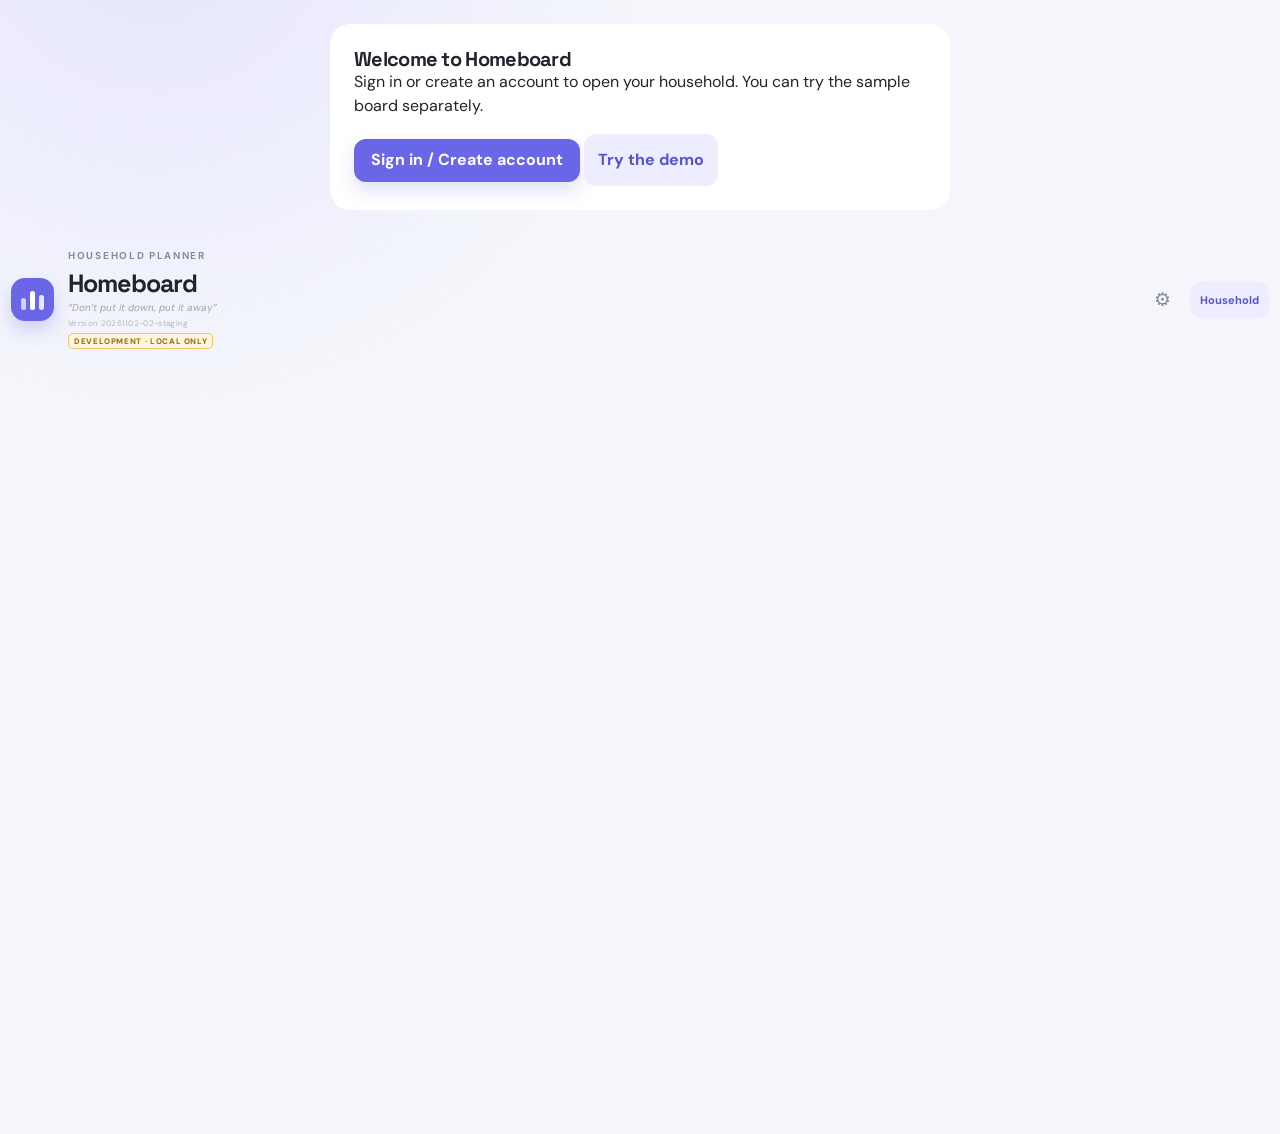
==== dev/index.html @ 33e12e1a "Restore small curry and monkey task decorations" ====
<!doctype html>
<html lang="en">
  <head>
    <meta charset="UTF-8" />
    <meta name="viewport" content="width=device-width, initial-scale=1, viewport-fit=cover" />
    <meta name="theme-color" content="#f4f6fb" />
    <meta name="description" content="A calm household planner for the wall tablet." />
    <link rel="manifest" href="manifest.webmanifest" />
    <link rel="apple-touch-icon" href="assets/homeboard-icon-180.png" />
    <link rel="stylesheet" href="styles.css?v=20261102-02-staging" />
    <title>Homeboard · Household planner</title>
  </head>
  <body>
    <section id="accountGate" class="account-gate" hidden aria-live="polite"></section>
    <p id="accessBanner" class="access-banner" hidden aria-live="polite"></p>
    <div id="notificationBanner" class="access-banner" hidden role="status"><span id="notificationMessage"></span> <button id="dismissNotification" type="button" class="subtle-button">Dismiss</button></div>
    <p id="demoBanner" class="access-banner" hidden>Demo board · Changes stay on this device. <a href="./">Sign in or create your household</a></p>
    <div class="app-shell">
      <header class="topbar">
        <div class="brand-lockup">
          <div class="brand-mark" aria-hidden="true"><span></span><span></span><span></span></div>
          <div>
            <p class="eyebrow">HOUSEHOLD PLANNER</p>
            <h1>Homeboard</h1>
            <p class="cleaning-motto">“Don’t put it down, put it away”</p>
            <p class="app-version">Version 20261102-02-staging</p>
            <span class="environment-badge" id="environmentBadge" hidden>DEVELOPMENT · LOCAL ONLY</span>
          </div>
        </div>

        <section class="any-day-board" id="anyDayBoard" aria-label="Tasks without a fixed day" hidden></section>

        <div class="topbar-actions">
          <button class="icon-button" id="settingsButton" type="button" aria-label="Open settings" title="Settings">⚙</button>
          <button class="secondary-button household-topbar-button" id="householdButton" type="button" hidden>Household</button>
          <button class="secondary-button overview-button" id="taskOverviewButton" type="button"><span aria-hidden="true">☷</span> Task overview</button>
          <!-- Keep the original id as a compatibility bridge for an older cached iPad script. -->
          <button class="primary-button" id="addTaskButton" type="button"><span aria-hidden="true">＋</span> Add event</button>
        </div>
      </header>

      <main class="dashboard-grid">
        <section class="planner-card card-surface" aria-labelledby="weekHeading">
          <div class="planner-toolbar">
            <div>
              <p class="eyebrow">YOUR WEEK</p>
              <div class="week-title-row">
                <button class="round-button" id="previousWeekButton" type="button" aria-label="Previous week">‹</button>
                <h2 id="weekHeading">This week</h2>
                <button class="round-button" id="nextWeekButton" type="button" aria-label="Next week">›</button>
              </div>
              <p class="muted" id="weekRange"></p>
            </div>
            <img class="week-banner" src="assets/homeboard-banner.png" alt="" aria-hidden="true" />
            <button class="text-button" id="todayButton" type="button">Jump to today</button>
          </div>

          <div class="week-summary" id="weekSummary" aria-live="polite"></div>
          <div id="weekGrid" aria-live="polite"></div>
          <section id="missedWeekHistory" class="missed-week-history" hidden aria-label="Missed recurring tasks without a fixed day"></section>
          <section class="completed-any-day-board" id="completedAnyDayBoard" aria-label="Completed flexible tasks"></section>
        </section>

        <aside class="side-stack" aria-label="Household lists">
          <div class="side-list-scroll">
            <section class="list-card card-surface todo-card" aria-labelledby="todoHeading">
            <div class="list-card-heading">
              <div>
                <p class="eyebrow">SMALL WINS</p>
                <h2 id="todoHeading">To-do list</h2>
              </div>
              <span class="count-pill" id="todoCount">0</span>
            </div>
            <form class="quick-add" id="todoForm">
              <label class="sr-only" for="todoInput">Add a to-do</label>
              <input id="todoInput" type="text" placeholder="Add something small…" autocomplete="off" maxlength="120" />
              <button class="add-list-button" type="submit" aria-label="Add to-do">＋</button>
            </form>
            <div class="list-items" id="todoList"></div>
            <div class="list-card-footer">
              <button class="subtle-button" id="clearTodosButton" type="button">Clear completed</button>
            </div>
            </section>

            <section class="list-card card-surface grocery-card" aria-labelledby="groceryHeading">
            <div class="list-card-heading">
              <div>
                <p class="eyebrow">NEXT SHOP</p>
                <h2 id="groceryHeading">Grocery list</h2>
              </div>
              <span class="count-pill green" id="groceryCount">0</span>
            </div>
            <form class="quick-add" id="groceryForm">
              <label class="sr-only" for="groceryInput">Add groceries</label>
              <input id="groceryInput" type="text" placeholder="Add groceries…" autocomplete="off" maxlength="120" />
              <button class="add-list-button green-button" type="submit" aria-label="Add grocery">＋</button>
            </form>
            <div class="list-items" id="groceryList"></div>
            <div class="list-card-footer">
              <button class="subtle-button" id="clearGroceriesButton" type="button">Clear completed</button>
            </div>
            </section>
          </div>

          <div class="save-status" id="saveStatus"><span class="status-dot"></span> Saved on this tablet</div>
        </aside>
      </main>
    </div>

    <dialog class="task-dialog" id="taskDialog" aria-labelledby="dialogTitle">
      <form id="taskForm" class="task-form">
        <div class="dialog-heading">
          <div>
            <p class="eyebrow">PLAN AHEAD</p>
            <h2 id="dialogTitle">Add an event</h2>
          </div>
          <button class="close-button" id="closeDialogButton" type="button" aria-label="Close">×</button>
        </div>

        <label class="field-label" for="taskTitle">What is happening?</label>
        <input class="large-input" id="taskTitle" name="title" type="text" placeholder="e.g. Put the garbage outside" required maxlength="120" autocomplete="off" aria-describedby="taskPrivacyHint" />
        <p class="entry-privacy-hint" id="taskPrivacyHint">Do not enter payment-card details, passwords, government identification numbers, medical records, or other highly sensitive information.</p>

        <div class="form-row">
          <div class="field-group">
            <label class="field-label" for="taskDate">Date</label>
            <input class="large-input" id="taskDate" name="date" type="date" required />
            <label class="any-day-toggle" for="taskAnyDay">
              <input id="taskAnyDay" name="anyDay" type="checkbox" />
              <span>No fixed day</span>
            </label>
            <div class="recurrence-start-group" id="recurrenceStartGroup" hidden>
              <label class="field-label" for="taskStartWeek">Start week <span class="optional">for recurring tasks</span></label>
              <input class="large-input" id="taskStartWeek" type="date" />
              <p class="field-hint" id="recurrenceStartHint">This is the first week in which the task can appear.</p>
            </div>
          </div>
          <div class="field-group">
            <label class="field-label" for="eventStart">Start time <span class="optional">optional</span></label>
            <div class="time-input-wrap">
              <input class="large-input" id="eventStart" name="startTime" type="time" />
              <button class="time-clear" id="clearEventStartButton" type="button" aria-label="Clear start time" title="Clear start time" hidden>×</button>
            </div>
          </div>
          <div class="field-group">
            <label class="field-label" for="eventEnd">End time <span class="optional">optional</span></label>
            <div class="time-input-wrap">
              <input class="large-input" id="eventEnd" name="endTime" type="time" />
              <button class="time-clear" id="clearEventEndButton" type="button" aria-label="Clear end time" title="Clear end time" hidden>×</button>
            </div>
          </div>
          <!-- Hidden compatibility field for a previously cached app version. -->
          <input id="taskTime" name="time" type="hidden" value="" />
        </div>

        <div class="form-row">
          <div class="field-group">
            <label class="field-label" for="taskAssignee">Who?</label>
            <select class="large-input" id="taskAssignee" name="assignee">
              <option value="both">Both of us</option>
              <option value="me">Person 1</option>
              <option value="partner">Person 2</option>
            </select>
          </div>
          <div class="field-group">
            <label class="field-label" for="taskType">Type</label>
            <select class="large-input" id="taskType" name="kind">
              <option value="event">Event</option>
              <option value="task">Task</option>
              <option value="wellness">Health &amp; wellness</option>
              <option value="expiry">Use-by reminder</option>
            </select>
          </div>
        </div>

        <label class="field-label" for="taskRepeat">Repeat</label>
        <select class="large-input" id="taskRepeat" name="recurrence">
          <option value="none">Does not repeat</option>
          <option value="weekly">Every week</option>
          <option value="biweekly">Every 2 weeks</option>
          <option value="fourweekly">Every 4 weeks</option>
          <option value="monthly">Every calendar month</option>
          <option value="quarterly">Every 3 months</option>
        </select>

        <label class="any-day-toggle"><input id="taskRotate" type="checkbox" /> Take turns between household members</label>
        <label class="field-label" for="taskCompletedOn">Last completed on <span class="optional">optional · sets the next due date</span></label>
        <input id="taskCompletedOn" class="large-input" type="date" />
        <label class="any-day-toggle"><input id="notifyHousehold" type="checkbox" /> Email the other members about this change</label>
        <p class="field-hint">Shares the title and the old and new values of changed dates, times, assignment and repeat settings with the other verified household members. Notes and descriptions are not emailed. Sent when you save changes.</p>
        <label class="field-label" for="taskReminder">Email reminder <span class="optional">when notifications are connected</span></label>
        <select class="large-input" id="taskReminder" name="reminder">
          <option value="day-before">The day before</option>
          <option value="none">No email reminder</option>
        </select>

        <div class="dialog-actions">
          <button class="danger-button" id="deleteEventButton" type="button" hidden>Delete event</button>
          <button class="complete-button" id="completeEventButton" type="button" hidden>✓ Done</button>
          <button class="secondary-button" id="cancelDialogButton" type="button">Cancel</button>
          <button class="primary-button" id="saveEventButton" type="submit">Save event</button>
        </div>
      </form>
    </dialog>

    <dialog class="day-settings-dialog" id="daySettingsDialog" aria-labelledby="daySettingsTitle">
      <form class="task-form" id="daySettingsForm">
        <div class="dialog-heading">
          <div>
            <p class="eyebrow">DAY STYLE</p>
            <h2 id="daySettingsTitle">Customize day</h2>
          </div>
          <button class="close-button" id="closeDaySettingsButton" type="button" aria-label="Close">×</button>
        </div>
        <p class="settings-copy">Add a small label, choose a gentle preset tint, and optionally limit the tint to certain hours.</p>
        <label class="field-label" for="daySettingLabel">Label <span class="optional">optional</span></label>
        <input class="large-input" id="daySettingLabel" type="text" maxlength="40" placeholder="e.g. Date night" autocomplete="off" aria-describedby="dayLabelPrivacyHint" />
        <p class="entry-privacy-hint" id="dayLabelPrivacyHint">Do not enter payment-card details, passwords, government identification numbers, medical records, or other highly sensitive information.</p>
        <label class="field-label">Background color</label>
        <div class="day-color-palette" id="daySettingPalette" role="radiogroup" aria-label="Background color presets">
          <button class="day-color-option" type="button" data-color="" role="radio" aria-checked="false" title="No tint"><span class="day-color-swatch no-tint" aria-hidden="true"></span><span>No tint</span></button>
          <button class="day-color-option" type="button" data-color="#aaa8f0" role="radio" aria-checked="false" title="Lavender"><span class="day-color-swatch" style="--swatch:#aaa8f0" aria-hidden="true"></span><span>Lavender</span></button>
          <button class="day-color-option" type="button" data-color="#a9ccee" role="radio" aria-checked="false" title="Sky"><span class="day-color-swatch" style="--swatch:#a9ccee" aria-hidden="true"></span><span>Sky</span></button>
          <button class="day-color-option" type="button" data-color="#9bdcc4" role="radio" aria-checked="false" title="Mint"><span class="day-color-swatch" style="--swatch:#9bdcc4" aria-hidden="true"></span><span>Mint</span></button>
          <button class="day-color-option" type="button" data-color="#f3c99f" role="radio" aria-checked="false" title="Peach"><span class="day-color-swatch" style="--swatch:#f3c99f" aria-hidden="true"></span><span>Peach</span></button>
          <button class="day-color-option" type="button" data-color="#f1da8a" role="radio" aria-checked="false" title="Butter"><span class="day-color-swatch" style="--swatch:#f1da8a" aria-hidden="true"></span><span>Butter</span></button>
          <button class="day-color-option" type="button" data-color="#eab6cc" role="radio" aria-checked="false" title="Rose"><span class="day-color-swatch" style="--swatch:#eab6cc" aria-hidden="true"></span><span>Rose</span></button>
        </div>
        <input id="daySettingColor" type="hidden" value="" />
        <label class="field-label">Tint hours <span class="optional">optional · all day by default</span></label>
        <div class="form-row day-style-hours">
          <div>
            <label class="field-label" for="daySettingStart">From</label>
            <select class="large-input" id="daySettingStart" aria-label="Tint starts at"></select>
          </div>
          <div>
            <label class="field-label" for="daySettingEnd">Until</label>
            <select class="large-input" id="daySettingEnd" aria-label="Tint ends at"></select>
          </div>
        </div>
        <div class="dialog-actions">
          <button class="subtle-button" id="clearDaySettingButton" type="button">Clear style</button>
          <button class="secondary-button" id="closeDaySettingsButtonAlt" type="button">Cancel</button>
          <button class="primary-button" type="submit">Save style</button>
        </div>
      </form>
    </dialog>

    <dialog class="task-overview-dialog" id="taskOverviewDialog" aria-labelledby="taskOverviewTitle">
      <div class="task-overview-shell">
        <div class="dialog-heading">
          <div>
            <p class="eyebrow">HOUSEHOLD RHYTHM</p>
            <h2 id="taskOverviewTitle">Task overview</h2>
          </div>
          <button class="close-button" id="closeTaskOverviewButton" type="button" aria-label="Close">×</button>
        </div>
        <p class="settings-copy">Recurring household tasks at a glance. Click any row to edit it.</p>
        <button type="button" class="secondary-button" id="taskHistoryButton">Task history</button>
        <div id="taskHistoryList" hidden></div>
        <div class="task-overview-summary" id="taskOverviewSummary"></div>
        <div class="task-overview-list" id="taskOverviewList"></div>
        <div class="dialog-actions">
          <button class="secondary-button" id="closeTaskOverviewButtonAlt" type="button">Close</button>
        </div>
      </div>
    </dialog>

    <dialog class="settings-dialog" id="settingsDialog" aria-labelledby="settingsTitle">
      <form class="task-form" id="settingsForm">
        <div class="dialog-heading">
          <div>
            <p class="eyebrow">HOUSEHOLD</p>
            <h2 id="settingsTitle">Settings</h2>
          </div>
          <button class="close-button" id="closeSettingsButton" type="button" aria-label="Close">×</button>
        </div>
        <p class="settings-copy">Your planner is always saved on this device. Sign in to your Homeboard account to share it securely across devices.</p>
        <div class="settings-actions">
          <button class="secondary-button" id="exportButton" type="button">Download backup</button>
          <label class="secondary-button file-button" for="importInput">Restore backup<input id="importInput" type="file" accept="application/json" /></label>
        </div>
        <div id="customerSettings"></div>
        <div class="sync-section">
          <p class="eyebrow">HOMEBOARD ACCOUNT</p>
          <p class="sync-copy" id="syncCopy">Use the same Homeboard login on both devices. The first time you open Homeboard from the iPad Home Screen, sign in there once as well; Homeboard remembers the connection on this device. Your laptop does not need to stay on.</p>
          <div class="sync-config-fields" id="syncConfigFields" hidden>
            <p class="field-hint">Developer setup only. Customers never need to enter a project URL or API key.</p>
            <label class="field-label" for="syncProjectUrl">Supabase project URL</label>
            <input class="large-input" id="syncProjectUrl" type="url" placeholder="https://your-project.supabase.co" autocomplete="off" />
            <label class="field-label" for="syncPublishableKey">Supabase publishable key</label>
            <input class="large-input" id="syncPublishableKey" type="text" placeholder="sb_publishable_…" autocomplete="off" />
            <button class="secondary-button sync-wide-button" id="saveSyncConfigButton" type="button">Save connection</button>
            <div class="sync-divider"></div>
          </div>
          <div id="signedOutAccountPanel">
          <label class="field-label" for="syncEmail">Homeboard email</label>
          <input class="large-input" id="syncEmail" type="email" placeholder="you@example.com" autocomplete="username" />
          <label class="field-label" for="syncPassword">Password</label>
          <input class="large-input" id="syncPassword" type="password" placeholder="At least 8 characters" autocomplete="current-password" />
          <button class="subtle-button" id="forgotPasswordButton" type="button">Forgot password?</button>
          <div class="signup-acknowledgement-panel" id="signupAcknowledgementPanel">
            <p class="field-label" id="signupAcknowledgementHeading">Before creating an account</p>
            <div class="signup-acknowledgement">
              <input id="signupAcknowledgement" type="checkbox" aria-required="true" aria-labelledby="signupAcknowledgementText" aria-describedby="signupAcknowledgementHint syncStatus" />
              <div>
                <label id="signupAcknowledgementText" for="signupAcknowledgement">By creating a Homeboard account, I confirm that I have read and agree to the Terms of Use and acknowledge the Privacy Notice. I understand that Homeboard is a household planner and that I must not enter payment-card details, passwords, medical records, or other highly sensitive information.</label>
                <p class="privacy-links"><a href="privacy.html#terms-of-use" target="_blank" rel="noopener">Terms of Use</a> · <a href="privacy.html#privacy-notice" target="_blank" rel="noopener">Privacy Notice</a></p>
              </div>
            </div>
            <p class="privacy-hint" id="signupAcknowledgementHint">Required for a new account. Links open in a new tab. Draft wording, pending legal review.</p>
          </div>
          <div class="settings-actions">
            <button class="primary-button" id="syncSignInButton" type="button">Sign in</button>
            <button class="secondary-button" id="syncSignUpButton" type="button">Create account</button>
          </div>
          <button class="subtle-button" id="resendConfirmationButton" type="button">Resend confirmation email</button>
          <p class="field-hint">Account confirmation arrives in a separate email from your household invitation or access pass.</p>
          </div>
          <div id="signedInAccountPanel" hidden>
            <p class="field-label">Signed in as</p>
            <p class="signed-in-email" id="signedInEmail"></p>
            <div class="settings-actions">
              <button class="secondary-button" id="syncNowButton" type="button">Sync now</button>
              <button class="primary-button" id="syncSignOutButton" type="button">Log out</button>
            </div>
          </div>
          <p class="sync-status" id="syncStatus" aria-live="polite">Cloud sync is not connected.</p>
        </div>
        <section class="household-section" id="householdSection" hidden aria-labelledby="householdSectionTitle">
          <p class="eyebrow">HOUSEHOLD ACCOUNT</p>
          <h3 id="householdSectionTitle">Household account</h3>
          <p class="sync-copy">Create a household for your shared planner or accept a partner invitation.</p>
          <p class="sync-status" id="householdAuthStatus" aria-live="polite">Sign in above to continue.</p>

          <div id="householdWorkspace" hidden>
            <label class="field-label" for="householdSelect">Your household</label>
            <select class="large-input" id="householdSelect" aria-label="Choose household"></select>

            <div class="household-members-panel" id="householdMembersPanel">
              <p class="field-label">Members</p>
              <div class="household-member-list" id="householdMemberList"></div>
            </div>

            <div class="household-rename-panel" id="householdRenamePanel" hidden>
              <p class="field-label">Household name</p>
              <div class="household-create-row">
                <input class="large-input" id="householdRenameInput" type="text" maxlength="120" autocomplete="off" />
                <button class="secondary-button" id="renameHouseholdButton" type="button">Save name</button>
              </div>
            </div>

            <div class="household-create-row">
              <input class="large-input" id="householdNameInput" type="text" maxlength="120" placeholder="e.g. Alex &amp; Taylor" autocomplete="off" aria-label="New household name" />
            </div>
            <p class="field-hint" id="firstHouseholdExamplesHint" hidden>Your first household starts with two example tasks you can edit or delete: one flexible weekly task and one task in the calendar.</p>
            <label class="field-label" for="newHouseholdPeople">Who lives in your new household?</label>
            <textarea class="large-input" id="newHouseholdPeople" rows="2" maxlength="720" placeholder="Alex&#10;Taylor"></textarea>
            <p class="field-hint">One name per line. You can add or change names later in People in this household.</p>
            <button class="secondary-button" id="createHouseholdButton" type="button">Create household</button>

            <div class="household-invite-panel" id="householdInvitePanel" hidden>
              <p class="field-label">Invite your partner</p>
              <div class="household-create-row">
                <input class="large-input" id="inviteEmailInput" type="email" placeholder="partner@example.com" autocomplete="email" />
                <button class="primary-button" id="createInvitationButton" type="button">Create invite</button>
              </div>
              <p class="field-hint">Copy and send the link to your partner. It expires after 7 days and works once, with their verified email. Renewing a link makes the old link stop working.</p>
              <label class="any-day-toggle"><input id="emailInvitation" type="checkbox" checked /> Email the invitation automatically</label>
              <div class="invitation-link-box" id="invitationLinkBox" hidden>
                <label class="field-label" for="invitationLinkInput">Copy this secure link</label>
                <p class="field-hint" id="invitationLinkRecipient"></p>
                <div class="household-create-row">
                  <input class="large-input" id="invitationLinkInput" type="text" readonly />
                  <button class="secondary-button" id="copyInvitationButton" type="button">Copy</button>
                </div>
              </div>
              <div class="invitation-list" id="invitationList" aria-live="polite"></div>
            </div>

            <div class="household-accept-panel">
              <p class="field-label">Have an invitation?</p>
              <div class="household-create-row">
                <input class="large-input" id="inviteTokenInput" type="text" placeholder="Paste invitation link or code" autocomplete="off" />
                <button class="secondary-button" id="acceptInvitationButton" type="button">Join</button>
              </div>
              <p class="field-hint">You must be signed in with the verified email address that received the invitation.</p>
            </div>
            <details class="account-section" id="householdOptions" hidden>
              <summary>Household options</summary>
              <div class="account-options-content">
                <p class="settings-copy">Only the owner can delete this household. Its shared planner will be removed for everyone.</p>
                <button class="danger-button" id="deleteHouseholdButton" type="button">Delete household…</button>
              </div>
            </details>
          </div>
          <p class="sync-status" id="householdStatus" aria-live="polite"></p>
        </section>
        <section class="platform-admin-section" id="platformAdminSection" hidden aria-labelledby="platformAdminTitle">
          <p class="eyebrow">PLATFORM ADMIN</p>
          <h3 id="platformAdminTitle">Household administration</h3>
          <p class="sync-copy">This protected area is for system administration. Deleting a household permanently removes its members, invitations, and shared planner.</p>
          <div class="platform-admin-list" id="platformAdminList"></div>
          <p class="sync-status" id="platformAdminStatus" aria-live="polite"></p>
        </section>
        <section class="privacy-section" aria-labelledby="privacySectionTitle">
          <p class="eyebrow">PRIVACY &amp; USE</p>
          <h3 id="privacySectionTitle">Keep household information safe</h3>
          <p>Enter information only when you are permitted to store it and share it with your household members. Do not enter payment-card details, passwords, government identification numbers, medical records, or other highly sensitive information. Homeboard is not designed to store or protect those types of information.</p>
          <p>You are responsible for what you enter, permission to share it, and keeping your account credentials secure. These responsibilities do not remove Homeboard’s own obligations under applicable privacy and security laws.</p>
          <p class="privacy-links"><a href="privacy.html#acceptable-use" target="_blank" rel="noopener">Acceptable use</a> · <a href="privacy.html#terms-of-use" target="_blank" rel="noopener">Terms of Use</a> · <a href="privacy.html#privacy-notice" target="_blank" rel="noopener">Privacy Notice</a></p>
          <p class="privacy-hint">Links open in a new tab. Draft wording, pending legal review.</p>
        </section>
        <details class="account-section" id="advancedAccountOptions">
          <summary>Advanced account options</summary>
          <div class="account-options-content">
            <p class="settings-copy">Download a copy of your account information and shared planners for your records. Shared planners may include other members’ entries; keep the file private.</p>
            <p class="privacy-hint">To save a planner you can restore later, use Download backup at the top of Settings.</p>
            <label class="account-checkbox"><input id="includeDeviceData" type="checkbox" /> Include the planner saved on this device, including unsynced entries</label>
            <div class="settings-actions">
              <button class="secondary-button" id="exportAccountButton" type="button" disabled>Export my data</button>
              <button class="danger-button" id="deleteAccountButton" type="button" disabled>Delete my account…</button>
            </div>
            <p class="sync-status" id="accountDataStatus" role="status">Sign in to export or delete your account.</p>
          </div>
        </details>
        <div class="settings-note"><span aria-hidden="true">✦</span> Local saving stays active even when the internet is unavailable.</div>
      </form>
    </dialog>

    <dialog class="account-delete-dialog" id="deleteHouseholdDialog" aria-labelledby="deleteHouseholdTitle" aria-describedby="deleteHouseholdExplanation">
      <form class="task-form" id="deleteHouseholdForm">
        <div class="dialog-heading">
          <div><p class="eyebrow">Permanent deletion</p><h2 id="deleteHouseholdTitle">Delete household?</h2></div>
          <button class="close-button" id="closeDeleteHouseholdButton" type="button" aria-label="Close">×</button>
        </div>
        <p class="household-delete-name" id="deleteHouseholdName"></p>
        <p class="settings-copy" id="deleteHouseholdExplanation">This permanently deletes this household and its shared tasks, events, groceries and invitations for all members. Everyone keeps their account and any other households.</p>
        <p class="settings-copy">Download a backup first if you want to keep this planner. Deletion cannot be undone. Previously downloaded files and copies on other devices are not erased.</p>
        <label class="field-label" for="deleteHouseholdPhrase">Type the household name exactly to confirm</label>
        <input class="large-input" id="deleteHouseholdPhrase" type="text" autocomplete="off" autocapitalize="off" spellcheck="false" required />
        <p class="sync-status" id="deleteHouseholdStatus" role="status"></p>
        <div class="dialog-actions">
          <button class="secondary-button" id="cancelDeleteHouseholdButton" type="button">Cancel</button>
          <button class="danger-button" id="confirmDeleteHouseholdButton" type="submit" disabled>Permanently delete household</button>
        </div>
      </form>
    </dialog>

    <dialog class="account-delete-dialog" id="deleteAccountDialog" aria-labelledby="deleteAccountTitle">
      <form class="task-form" id="deleteAccountForm">
        <div class="dialog-heading">
          <div><p class="eyebrow">Permanent deletion</p><h2 id="deleteAccountTitle">Delete your account?</h2></div>
          <button class="close-button" id="closeDeleteAccountButton" type="button" aria-label="Close">×</button>
        </div>
        <p class="settings-copy" id="deleteAccountIdentity"></p>
        <p class="settings-copy">This permanently removes your login, account details, private cloud planner and invitations involving your account. Households where you are the sole owner and member, and their planners, are also deleted.</p>
        <ul class="account-household-preview" id="deleteAccountHouseholds"></ul>
        <p class="settings-copy">Shared households you leave keep their planner entries, including entries you added. This device’s planner and saved login will be cleared. Downloaded files and copies on other devices are not erased; clear those separately. Provider backups and security logs follow the provider’s retention settings.</p>
        <p class="settings-copy">Export any data you want to keep before continuing. Deletion cannot be undone.</p>
        <div id="deleteAccountConfirmation" hidden>
          <label class="field-label" for="deleteAccountPassword">Current password</label>
          <input class="large-input" id="deleteAccountPassword" type="password" autocomplete="current-password" required />
          <label class="field-label" for="deleteAccountPhrase">Type DELETE to confirm</label>
          <input class="large-input" id="deleteAccountPhrase" type="text" autocomplete="off" autocapitalize="characters" spellcheck="false" required pattern="DELETE" />
        </div>
        <p class="sync-status" id="deleteAccountStatus" role="status"></p>
        <div class="dialog-actions">
          <button class="secondary-button" id="cancelDeleteAccountButton" type="button">Cancel</button>
          <button class="danger-button" id="confirmDeleteAccountButton" type="submit" disabled>Permanently delete account</button>
        </div>
      </form>
    </dialog>

    <dialog class="backup-dialog" id="backupDialog" aria-labelledby="backupTitle">
      <form class="task-form backup-form">
        <div class="dialog-heading">
          <div>
            <p class="eyebrow">SAFARI BACKUP</p>
            <h2 id="backupTitle">Copy your backup</h2>
          </div>
          <button class="close-button" id="closeBackupButton" type="button" aria-label="Close">×</button>
        </div>
        <p class="settings-copy" id="backupInstructions">Tap Copy backup text, then paste it into a text file and save it with a .json ending.</p>
        <textarea class="backup-text" id="backupText" readonly aria-label="Homeboard backup JSON"></textarea>
        <p class="sync-status" id="backupStatus" aria-live="polite">The backup text is ready to copy.</p>
        <div class="dialog-actions">
          <button class="secondary-button" id="closeBackupButtonAlt" type="button">Close</button>
          <button class="primary-button" id="copyBackupButton" type="button">Copy backup text</button>
        </div>
      </form>
    </dialog>

    <dialog id="installDialog" class="task-dialog" aria-labelledby="installTitle"><div class="task-form"><h2 id="installTitle">Install Homeboard</h2><p id="installInstructions"></p><button id="closeInstallButton" class="secondary-button" type="button">Close</button></div></dialog>

    <dialog id="passwordRecoveryDialog" class="task-dialog" aria-labelledby="passwordRecoveryTitle">
      <form id="passwordRecoveryForm" class="task-form">
        <h2 id="passwordRecoveryTitle">Choose a new password</h2>
        <p id="passwordRecoveryIdentity" class="settings-copy"></p>
        <p class="settings-copy">Your household and planner stay with your account.</p>
        <label class="field-label" for="recoveryPassword">New password</label>
        <input id="recoveryPassword" class="large-input" type="password" minlength="8" autocomplete="new-password" required />
        <label class="field-label" for="recoveryPasswordAgain">Repeat new password</label>
        <input id="recoveryPasswordAgain" class="large-input" type="password" minlength="8" autocomplete="new-password" required />
        <p id="passwordRecoveryStatus" class="sync-status" role="status"></p>
        <div class="dialog-actions"><button id="cancelPasswordRecovery" class="secondary-button" type="button">Cancel</button><button id="saveRecoveryPassword" class="primary-button" type="submit" disabled>Save password</button></div>
      </form>
    </dialog>

    <div class="toast" id="toast" role="status" aria-live="polite"></div>
    <script src="recurrence.js?v=20261102-02-staging" defer></script>
    <script src="planner-features.js?v=20261102-02-staging" defer></script>
    <script src="customer.js?v=20261102-02-staging" defer></script>
    <script src="app.js?v=20261102-02-staging" defer></script>
  </body>
</html>
---- dev/styles.css ----
@import url('https://fonts.googleapis.com/css2?family=DM+Sans:wght@400;500;600;700&family=Space+Grotesk:wght@500;600;700&display=swap');

:root {
  --ink: #20242c;
  --muted: #858b97;
  --line: #e8e9ee;
  --surface: #ffffff;
  --canvas: #f4f6fb;
  --violet: #6967e8;
  --violet-dark: #5654cd;
  --violet-soft: #eeedff;
  --mint: #44b594;
  --mint-soft: #e7f8f1;
  --amber: #ecaa4c;
  --amber-soft: #fff5e5;
  --task-blue: #4d79c6;
  --task-blue-soft: #eaf3ff;
  --event-pink: #c9688d;
  --event-pink-soft: #fff0f5;
  --wellness-yellow: #b58a24;
  --wellness-yellow-soft: #fff8dc;
  --calendar-hour-height: 46px;
  --shadow: 0 14px 38px rgba(45, 49, 74, 0.07);
  --radius-lg: 25px;
  --radius-md: 16px;
  --radius-sm: 11px;
}

* { box-sizing: border-box; }

html { min-width: 320px; background: var(--canvas); }

body {
  min-height: 100vh;
  margin: 0;
  background:
    radial-gradient(circle at 12% -10%, rgba(226, 224, 255, 0.76), transparent 31rem),
    var(--canvas);
  color: var(--ink);
  font-family: 'DM Sans', system-ui, -apple-system, BlinkMacSystemFont, 'Segoe UI', sans-serif;
  -webkit-font-smoothing: antialiased;
}

button, input, select { font: inherit; }
button { cursor: pointer; }

.app-shell { width: min(1540px, calc(100% - 54px)); margin: 0 auto; padding: 34px 0 42px; }

.topbar { display: flex; align-items: center; justify-content: space-between; gap: 24px; margin-bottom: 30px; }

.brand-lockup { display: flex; align-items: center; gap: 14px; }
.brand-mark { display: flex; align-items: flex-end; justify-content: center; gap: 4px; width: 43px; height: 43px; padding: 11px 10px; border-radius: 14px; background: var(--violet); box-shadow: 0 9px 18px rgba(105, 103, 232, 0.25); }
.brand-mark span { display: block; width: 5px; border-radius: 4px; background: #fff; }
.brand-mark span:nth-child(1) { height: 12px; opacity: .7; }
.brand-mark span:nth-child(2) { height: 19px; }
.brand-mark span:nth-child(3) { height: 15px; opacity: .85; }

.eyebrow { margin: 0 0 5px; color: var(--muted); font-size: 10px; font-weight: 700; letter-spacing: .17em; line-height: 1.2; }
h1, h2, p { margin-top: 0; }
h1, h2 { font-family: 'Space Grotesk', 'DM Sans', sans-serif; }
h1 { margin-bottom: 0; font-size: 25px; font-weight: 700; letter-spacing: -.035em; }
.cleaning-motto { margin: 3px 0 0; color: #a0a4af; font-size: 10px; font-style: italic; line-height: 1.25; }
.app-version { margin: 4px 0 0; color: #b4b7c2; font-size: 8px; letter-spacing: .04em; line-height: 1.2; }
h2 { margin-bottom: 0; font-size: 20px; line-height: 1.1; letter-spacing: -.035em; }
.muted { margin: 7px 0 0; color: var(--muted); font-size: 13px; }

.topbar-actions { display: flex; align-items: center; gap: 10px; }
.icon-button, .round-button, .close-button { border: 0; background: transparent; color: var(--muted); }
.icon-button { width: 43px; height: 43px; border-radius: 14px; font-size: 19px; transition: background .2s, color .2s; }
.icon-button:hover { background: #fff; color: var(--ink); }
.primary-button, .secondary-button, .text-button, .subtle-button { border: 0; border-radius: 12px; font-weight: 700; transition: transform .16s, background .2s, box-shadow .2s; }
.primary-button { min-height: 43px; padding: 0 17px; background: var(--violet); color: #fff; box-shadow: 0 9px 18px rgba(105, 103, 232, .2); }
.primary-button:hover { background: var(--violet-dark); transform: translateY(-1px); box-shadow: 0 11px 22px rgba(105, 103, 232, .28); }
.primary-button span { font-size: 20px; font-weight: 400; vertical-align: -1px; }
.secondary-button { min-height: 43px; padding: 0 17px; background: var(--violet-soft); color: var(--violet-dark); }
.secondary-button:hover { background: #e5e3ff; }
.danger-button { min-height: 43px; padding: 0 17px; border: 0; border-radius: 12px; background: #fff0f0; color: #c75c63; font-weight: 700; }
.danger-button:hover { background: #ffe0e2; }
.text-button { padding: 9px 12px; background: transparent; color: var(--violet); font-size: 12px; }
.text-button:hover { background: var(--violet-soft); }
.subtle-button { padding: 7px 0; background: transparent; color: var(--muted); font-size: 11px; }
.subtle-button:hover { color: var(--ink); }

.dashboard-grid { display: flex; align-items: flex-start; gap: 24px; }
.card-surface { border: 1px solid rgba(225, 227, 237, .88); border-radius: var(--radius-lg); background: rgba(255, 255, 255, .92); box-shadow: var(--shadow); }
.planner-card { flex: 1 1 auto; min-width: 0; min-height: 720px; padding: 29px; overflow: hidden; }
.planner-toolbar { display: flex; align-items: flex-start; justify-content: space-between; gap: 18px; }
.week-banner { display: block; flex: 0 1 280px; width: 280px; height: 82px; min-width: 0; object-fit: cover; object-position: center 51.4%; }
.week-title-row { display: flex; align-items: center; gap: 10px; }
.week-title-row h2 { font-size: 25px; }
.round-button { display: grid; place-items: center; width: 27px; height: 27px; border-radius: 50%; color: #a3a7b2; font-size: 25px; line-height: 1; }
.round-button:hover { background: var(--violet-soft); color: var(--violet); }

.week-summary { display: flex; align-items: center; gap: 9px; min-height: 36px; margin: 22px 0 16px; padding: 9px 13px; border-radius: 12px; background: #fafaff; color: var(--muted); font-size: 12px; }
.week-summary strong { color: var(--ink); }
.summary-dot { width: 7px; height: 7px; border-radius: 50%; background: var(--violet); }
.any-day-board { margin: 12px 0 12px; padding: 10px 12px; border: 1px solid #e4e3fa; border-radius: 14px; background: rgba(255, 255, 255, .78); box-shadow: 0 5px 15px rgba(45, 49, 74, .035); }
.any-day-heading { display: flex; align-items: baseline; gap: 9px; margin-bottom: 7px; color: var(--muted); font-size: 11px; }
.any-day-heading .eyebrow { margin: 0; color: var(--violet); font-size: 9px; }
.any-day-rows { display: grid; gap: 5px; }
.any-day-row { display: flex; align-items: stretch; gap: 9px; min-width: 0; }
.any-day-label { display: flex; flex: 0 0 62px; align-items: center; color: var(--ink); font-size: 11px; font-weight: 800; }
.any-day-items { display: flex; flex: 1 1 auto; min-width: 0; gap: 6px; overflow-x: auto; padding: 2px 1px; }
.any-day-task { flex: 0 0 205px; min-width: 150px; max-width: 260px; padding: 7px 7px 7px 8px; }
.any-day-task .task-meta { margin-top: 4px; }
.completed-any-day-board { display: grid; flex: 0 0 auto; gap: 2px; margin-top: 6px; padding: 2px 0 1px; grid-template-columns: 58px repeat(7, minmax(0, 1fr)); }
.completed-any-day-row { display: contents; }
.completed-any-day-label { display: flex; align-items: flex-start; padding-top: 2px; color: var(--muted); font-size: 9px; font-weight: 800; }
.completed-any-day-cell { display: flex; min-width: 0; min-height: 16px; flex-direction: column; gap: 1px; }
.completed-any-day-item { display: block; overflow: hidden; color: #20242c; font-size: 8px; line-height: 1.2; text-overflow: ellipsis; white-space: nowrap; }
.completed-any-day-check { margin-right: 2px; color: var(--mint); font-size: 9px; font-weight: 800; }
.environment-badge { display: inline-flex; align-items: center; width: fit-content; margin-top: 3px; padding: 2px 5px; border: 1px solid #efc36f; border-radius: 5px; background: #fff6dc; color: #9b6a1c; font-size: 8px; font-weight: 800; letter-spacing: .08em; }
.topbar .any-day-board { flex: 1 1 auto; min-width: 0; margin: 0; padding: 0; border: 0; background: transparent; box-shadow: none; }
.topbar .any-day-heading { display: none; }
.topbar .any-day-rows { gap: 2px; }
.topbar .any-day-row { gap: 6px; }
.topbar .any-day-label { flex-basis: 46px; font-size: 9px; }
.topbar .any-day-items { gap: 4px; padding: 0; }
.topbar .any-day-task { flex-basis: 150px; min-width: 120px; height: 34px; min-height: 34px; padding: 4px 6px; border-radius: 8px; overflow: hidden; }
.topbar .any-day-task .task-content { overflow: hidden; }
.topbar .any-day-task .task-title { overflow: hidden; text-overflow: ellipsis; white-space: nowrap; }
.topbar .any-day-task .task-meta { flex-wrap: nowrap; margin-top: 2px; overflow: hidden; white-space: nowrap; }

.week-grid { display: grid; grid-template-columns: 58px repeat(7, minmax(118px, 1fr)); grid-template-rows: auto var(--timeline-height); min-width: 1040px; min-height: 100%; gap: 0 8px; }
.week-grid-wrapper { height: 100%; overflow: auto; padding-bottom: 4px; }
.timeline-grid { --timeline-height: 736px; --hour-height: var(--calendar-hour-height); }
.time-axis-header { min-height: 68px; border-bottom: 1px solid var(--line); }
.day-column { flex: 1 1 0; min-height: 532px; border: 1px solid var(--line); border-radius: var(--radius-md); background: #fcfcfe; overflow: hidden; }
.day-column.today { border-color: #cbcaff; box-shadow: inset 0 3px 0 var(--violet); }
.day-header { display: flex; align-items: flex-start; justify-content: space-between; min-height: 68px; padding: 15px 13px 11px; border-bottom: 1px solid var(--line); background: rgba(255,255,255,.72); cursor: pointer; }
.day-header:focus-visible { outline: 2px solid var(--violet); outline-offset: -2px; }
.day-header.today { border-color: #cbcaff; box-shadow: inset 0 3px 0 var(--violet); }
.day-header.language-spanish { background: #fffaf2; }
.day-header.language-dutch { background: #f3f7ff; }
.time-axis { position: relative; min-height: var(--timeline-height); }
.timeline-label { position: absolute; right: 7px; z-index: 2; color: #9da2af; font-size: 10px; font-weight: 700; line-height: 14px; transform: translateY(-50%); white-space: nowrap; }
.day-timeline { position: relative; display: grid; grid-template-columns: minmax(0, 1fr); grid-template-rows: repeat(var(--timeline-slots, 1), var(--timeline-slot-height, 5px)); align-content: start; min-height: var(--timeline-height); border: 1px solid var(--line); border-top: 0; border-radius: 0 0 var(--radius-md) var(--radius-md); background: #fcfcfe; overflow: hidden; }
.day-timeline.today { border-color: #cbcaff; box-shadow: inset 3px 0 0 var(--violet); }
.day-timeline.language-spanish { border-color: #f0dfc3; background: #fffdf8; }
.day-timeline.language-dutch { border-color: #d8e3f8; background: #fbfdff; }
.day-style-band { position: absolute; right: 0; left: 0; z-index: 0; border-top: 1px solid rgba(105, 103, 232, .045); border-bottom: 1px solid rgba(105, 103, 232, .045); pointer-events: none; }
.working-hours-band { position: absolute; right: 0; left: 0; z-index: 0; border-top: 1px solid rgba(105, 103, 232, .055); border-bottom: 1px solid rgba(105, 103, 232, .055); background: rgba(105, 103, 232, .045); pointer-events: none; }
.timeline-lines { position: absolute; top: 0; right: 0; bottom: 0; left: 0; z-index: 1; background-image: linear-gradient(to bottom, rgba(216, 218, 229, .78) 1px, transparent 1px); background-size: 100% var(--hour-height); pointer-events: none; }
.language-backdrop { position: absolute; top: 0; right: 0; bottom: 0; left: 0; z-index: 0; display: flex; flex-wrap: wrap; align-content: space-around; justify-content: space-around; overflow: hidden; opacity: .14; pointer-events: none; }
.language-backdrop span { width: 50%; color: #c68e4b; font-size: 34px; line-height: 1; text-align: center; filter: saturate(.8); }
.dutch-backdrop span { color: #6e91c8; }
.untimed-lane { position: absolute; top: 0; right: 0; left: 0; z-index: 5; display: grid; grid-template-columns: repeat(2, minmax(0, 1fr)); align-content: stretch; gap: 3px; height: var(--untimed-height); padding: 4px; border-bottom: 1px dashed #e4e5ec; background: rgba(255, 255, 255, .64); overflow: hidden; }
.untimed-event { position: relative; display: flex; min-height: 0; margin: 0; padding: 5px 6px; }
.untimed-event:only-child { grid-column: 1 / -1; }
.timed-event { position: absolute; z-index: 4; display: flex; min-height: 60px; margin: 0; padding: 7px 6px; overflow: hidden; }
.timed-cluster { position: absolute; z-index: 6; display: flex; flex-direction: column; gap: 2px; pointer-events: none; }
.timed-cluster-item { position: relative; display: flex; width: 100%; min-height: 0; margin: 0; padding: 5px 6px; overflow: visible; pointer-events: auto; }
.day-name { margin: 0 0 3px; color: var(--muted); font-size: 11px; font-weight: 700; letter-spacing: .08em; text-transform: uppercase; }
.day-number { margin: 0; font-family: 'Space Grotesk', sans-serif; font-size: 23px; font-weight: 600; letter-spacing: -.06em; }
.language-note { display: inline-flex; max-width: 100%; margin-top: 5px; padding: 3px 5px; border-radius: 6px; font-size: 8px; font-weight: 700; line-height: 1.15; white-space: nowrap; }
.spanish-note { background: #fff0dc; color: #bd7d36; }
.dutch-note { background: #e7efff; color: #5f77aa; }
.custom-day-note { background: var(--violet-soft); color: var(--violet-dark); }
.today-label { padding: 4px 6px; border-radius: 6px; background: var(--violet-soft); color: var(--violet); font-size: 9px; font-weight: 700; letter-spacing: .08em; text-transform: uppercase; }
.day-body { display: flex; flex-direction: column; gap: 8px; padding: 11px 9px; }
.empty-day { position: absolute; top: calc(var(--untimed-height) + 25px); right: 0; left: 0; margin: 16px 3px; color: #b4b8c4; font-size: 11px; line-height: 1.5; text-align: center; }
.empty-day span { display: block; margin-bottom: 5px; color: #ced1d9; font-size: 20px; }

.task-item { position: relative; display: flex; gap: 8px; padding: 10px 8px 10px 9px; border: 1px solid #e9e9f2; border-radius: 12px; background: #fff; box-shadow: 0 3px 9px rgba(37, 41, 73, .035); cursor: pointer; transition: transform .16s, box-shadow .16s; }
.assignee-decoration { position: absolute; top: -8px; right: 5px; z-index: 5; display: block; font-size: 19px; line-height: 1; pointer-events: none; filter: drop-shadow(0 2px 1px rgba(37, 41, 73, .12)); }
.nick-food-decoration { top: -7px; right: 4px; font-size: 18px; transform: rotate(-8deg); }
.stephany-monkey-decoration { top: -5px; right: 2px; font-size: 19px; transform: rotate(5deg); transform-origin: top center; }
.crown-decoration { transform: rotate(12deg); }
.dress-decoration { top: -4px; right: 3px; font-size: 22px; transform: rotate(7deg); transform-origin: top center; }
.task-item:hover, .task-item:focus-visible { transform: translateY(-1px); box-shadow: 0 6px 14px rgba(37, 41, 73, .1); outline: none; }
.task-item.event { background: var(--event-pink-soft); border-color: #f2cdda; }
.task-item.task { background: var(--task-blue-soft); border-color: #c9dcf6; }
.task-item.wellness { background: var(--wellness-yellow-soft); border-color: #f0dfa7; }
.task-item.expiry { background: var(--amber-soft); border-color: #f8e4c3; }
.task-check { flex: 0 0 auto; width: 19px; height: 19px; margin-top: 1px; border: 1.5px solid #babcc8; border-radius: 6px; background: #fff; appearance: none; transition: background .18s, border .18s; }
.task-check:hover { border-color: var(--violet); }
.task-check:checked { border-color: var(--violet); background: var(--violet) center / 12px 12px no-repeat; background-image: url("data:image/svg+xml,%3Csvg xmlns='http://www.w3.org/2000/svg' viewBox='0 0 16 16'%3E%3Cpath d='m3 8.2 3.1 3L13 4.8' fill='none' stroke='white' stroke-width='2' stroke-linecap='round' stroke-linejoin='round'/%3E%3C/svg%3E"); }
.task-content { min-width: 0; }
.task-title { margin: 0; color: #3d414b; font-size: 12px; font-weight: 700; line-height: 1.32; overflow-wrap: anywhere; }
.task-meta { display: flex; flex-wrap: wrap; align-items: center; gap: 5px; margin-top: 7px; color: #989ca8; font-size: 10px; }
.task-time { color: var(--violet); font-size: 10px; font-weight: 700; letter-spacing: -.01em; }
.task-time.untimed { color: #a8abb5; font-weight: 500; }
.task-item.event .task-time { color: var(--event-pink); }
.task-item.task .task-time { color: var(--task-blue); }
.task-item.wellness .task-time { color: var(--wellness-yellow); }
.task-item.expiry .task-time { color: #ce8c2f; }
.kind-chip { display: inline-flex; align-items: center; padding: 3px 5px; border-radius: 5px; background: rgba(255,255,255,.7); font-size: 9px; font-weight: 700; }
.task-item.event .kind-chip { color: var(--event-pink); }
.task-item.task .kind-chip { color: var(--task-blue); }
.task-item.wellness .kind-chip { color: var(--wellness-yellow); }
.task-item.expiry .kind-chip { color: #9d733c; }
.assignee-chip { display: inline-flex; align-items: center; gap: 4px; padding: 3px 5px; border-radius: 5px; background: #f4f4f9; }
.assignee-dot { width: 6px; height: 6px; border-radius: 50%; background: #a8abb5; }
.assignee-me { background: var(--violet-soft); color: var(--violet-dark); }
.assignee-me .assignee-dot { background: var(--violet); }
.assignee-partner { background: var(--mint-soft); color: #278b6e; }
.assignee-partner .assignee-dot { background: var(--mint); }
.assignee-both { background: var(--amber-soft); color: #9d733c; }
.assignee-both .assignee-dot { background: var(--amber); }
.task-item.expiry .assignee-chip { background: rgba(255,255,255,.72); }
.recurrence-icon { color: #aaadb8; }

.side-stack { display: flex; flex: 0 0 335px; min-height: 0; flex-direction: column; gap: 18px; }
.side-list-scroll { display: flex; min-width: 0; min-height: 0; flex-direction: column; gap: 18px; }
.list-card { padding: 23px 21px 16px; }
.list-card-heading { display: flex; align-items: flex-start; justify-content: space-between; gap: 12px; margin-bottom: 17px; }
.count-pill { display: inline-grid; place-items: center; min-width: 26px; height: 26px; padding: 0 7px; border-radius: 8px; background: var(--violet-soft); color: var(--violet); font-size: 11px; font-weight: 700; }
.count-pill.green { background: var(--mint-soft); color: #279675; }
.quick-add { display: flex; align-items: center; gap: 8px; margin-bottom: 14px; padding: 5px 5px 5px 12px; border: 1px solid var(--line); border-radius: 12px; background: #fcfcfe; transition: border .2s, box-shadow .2s; }
.quick-add:focus-within { border-color: #c8c7fb; box-shadow: 0 0 0 3px rgba(105, 103, 232, .08); }
.quick-add input { width: 100%; min-width: 0; border: 0; outline: 0; background: transparent; color: var(--ink); font-size: 12px; }
.quick-add input::placeholder { color: #b3b6c0; }
.add-list-button { display: grid; flex: 0 0 auto; place-items: center; width: 29px; height: 29px; border: 0; border-radius: 9px; background: var(--violet-soft); color: var(--violet); font-size: 20px; line-height: 1; }
.add-list-button:hover { background: #e4e2ff; }
.green-button { background: var(--mint-soft); color: var(--mint); }
.green-button:hover { background: #d5f1e7; }
.list-items { display: flex; flex-direction: column; gap: 2px; min-height: 42px; }
.list-row { display: flex; align-items: center; gap: 9px; min-height: 37px; padding: 4px 2px; border-bottom: 1px solid #f0f0f4; }
.list-row:last-child { border-bottom: 0; }
.todo-card .list-row.priority-1 { border-left: 3px solid #e46b73; border-radius: 5px; background: #fff1f2; }
.todo-card .list-row.priority-2 { border-left: 3px solid #e2b33f; border-radius: 5px; background: #fff9e8; }
.list-check { flex: 0 0 auto; width: 17px; height: 17px; border: 1.5px solid #b8bbc6; border-radius: 50%; background: #fff; appearance: none; }
.list-check:checked { border-color: var(--violet); background: var(--violet) center / 10px 10px no-repeat; background-image: url("data:image/svg+xml,%3Csvg xmlns='http://www.w3.org/2000/svg' viewBox='0 0 16 16'%3E%3Cpath d='m3 8.2 3.1 3L13 4.8' fill='none' stroke='white' stroke-width='2' stroke-linecap='round' stroke-linejoin='round'/%3E%3C/svg%3E"); }
.grocery-card .list-check:checked { border-color: var(--mint); background-color: var(--mint); }
.list-row-text { flex: 1; min-width: 0; color: #4b4f59; font-size: 12px; line-height: 1.3; }
.list-row.done .list-row-text { color: #b2b5bf; text-decoration: line-through; }
.list-priority { display: inline-grid; flex: 0 0 auto; place-items: center; width: 19px; height: 19px; border-radius: 6px; color: #fff; font-size: 11px; font-weight: 800; line-height: 1; }
.priority-1 .list-priority { background: #e46b73; }
.priority-2 .list-priority { background: #e2b33f; }
.edit-row, .delete-row { display: grid; flex: 0 0 auto; place-items: center; width: 30px; height: 30px; padding: 0; border: 0; border-radius: 8px; background: transparent; line-height: 1; }
.edit-row { color: var(--violet); font-size: 17px; opacity: .82; }
.edit-row:hover, .edit-row:focus { background: var(--violet-soft); color: var(--violet-dark); opacity: 1; }
.delete-row { color: #c7c9d1; font-size: 16px; opacity: 0; }
.grocery-card .list-check { width: 24px; height: 24px; }
.grocery-card .delete-row { display: grid; place-items: center; width: 34px; height: 34px; padding: 0; border-radius: 9px; background: #fff0f0; color: #c75c63; font-size: 20px; opacity: 1; }
.grocery-card .delete-row:hover, .grocery-card .delete-row:focus { background: #ffe0e2; color: #b84851; opacity: 1; }
.list-row:hover .delete-row, .delete-row:focus { opacity: 1; }
.delete-row:hover { color: #e17279; }
.empty-list { padding: 8px 2px 10px; color: #b3b6c0; font-size: 11px; }
.list-card-footer { display: flex; justify-content: flex-end; min-height: 27px; margin-top: 5px; }
.save-status { display: flex; align-items: center; justify-content: center; gap: 7px; color: #a1a5b0; font-size: 10px; }
.status-dot { width: 6px; height: 6px; border-radius: 50%; background: var(--mint); }

dialog { display: none; position: fixed; top: 50%; left: 50%; z-index: 1000; max-width: calc(100% - 32px); margin: 0; border: 0; padding: 0; border-radius: 24px; background: #fff; box-shadow: 0 28px 80px rgba(34, 38, 70, .24); color: var(--ink); transform: translate(-50%, -50%); }
dialog[open] { display: block; }
dialog::backdrop { background: rgba(38, 42, 64, .35); backdrop-filter: blur(3px); }
body.modal-open::before { content: ''; position: fixed; top: 0; right: 0; bottom: 0; left: 0; z-index: 900; background: rgba(38, 42, 64, .35); }
.task-dialog { width: 490px; max-height: calc(100vh - 28px); overflow-y: auto; }
.settings-dialog { width: 430px; max-height: calc(100vh - 28px); overflow-y: auto; }
.account-delete-dialog { width: 510px; max-height: calc(100vh - 28px); overflow-y: auto; }
.account-section { border-top: 1px solid var(--line, #e6e8ed); margin-top: 24px; padding-top: 8px; }
.account-section > summary { min-height: 44px; padding: 14px 0; color: var(--muted); font-size: 12px; cursor: pointer; }
.account-section > summary:focus-visible { outline: 2px solid var(--violet); outline-offset: 3px; border-radius: 4px; }
.account-options-content { padding-top: 12px; }
.account-options-content > .settings-copy { margin-top: 0; }
.account-checkbox { display: flex; align-items: flex-start; gap: 9px; font-size: 13px; line-height: 1.5; margin: 14px 0; }
.account-checkbox input { flex: 0 0 auto; width: 18px; height: 18px; margin-top: 2px; }
.account-household-preview { font-size: 13px; line-height: 1.6; padding-left: 20px; }
.account-delete-dialog .danger-button, .account-section .danger-button { min-height: 44px; font-size: 13px; }
.account-delete-dialog .dialog-actions { flex-wrap: wrap; }
.signed-in-email, .household-delete-name { margin: 0 0 16px; font-size: 14px; font-weight: 600; overflow-wrap: anywhere; }
.task-form { padding: 28px; }
.dialog-heading { display: flex; align-items: flex-start; justify-content: space-between; gap: 20px; margin-bottom: 25px; }
.dialog-heading h2 { font-size: 24px; }
.close-button { width: 29px; height: 29px; border-radius: 50%; font-size: 27px; font-weight: 300; line-height: 1; }
.close-button:hover { background: var(--canvas); color: var(--ink); }
.field-label { display: block; margin: 0 0 7px; color: #6e7380; font-size: 11px; font-weight: 700; }
.optional { color: #b0b3bd; font-weight: 500; }
.large-input { width: 100%; height: 43px; margin-bottom: 17px; padding: 0 12px; border: 1px solid var(--line); border-radius: 11px; outline: none; background: #fcfcfe; color: var(--ink); font-size: 13px; }
.large-input:disabled { opacity: .55; background: #f1f1f6; }
.any-day-toggle { display: flex; align-items: center; gap: 6px; margin: -8px 0 17px; color: var(--violet-dark); font-size: 11px; font-weight: 700; cursor: pointer; }
.any-day-toggle input { width: 15px; height: 15px; margin: 0; accent-color: var(--violet); }
.time-input-wrap { position: relative; margin-bottom: 17px; }
.time-input-wrap .large-input { margin-bottom: 0; padding-right: 36px; }
.time-clear { position: absolute; top: 50%; right: 7px; display: grid; place-items: center; width: 27px; height: 27px; border: 0; border-radius: 50%; background: #eeedff; color: var(--violet); font-size: 19px; line-height: 1; transform: translateY(-50%); }
.time-clear:hover { background: #e1dfff; }
.large-input:focus { border-color: #b8b7f7; box-shadow: 0 0 0 3px rgba(105,103,232,.1); }
.form-row { display: grid; grid-template-columns: 1fr 1fr; gap: 12px; }
.field-hint { margin: -10px 0 14px; color: #a1a5b0; font-size: 10px; line-height: 1.4; }
.recurrence-start-group[hidden] { display: none; }
.dialog-actions { display: flex; justify-content: flex-end; gap: 9px; padding-top: 6px; }
.dialog-actions .danger-button { margin-right: auto; }
.complete-button { min-height: 43px; padding: 0 15px; border: 0; border-radius: 12px; background: var(--mint-soft); color: #278b6e; font-weight: 700; }
.complete-button:hover { background: #d5f1e7; }
.color-input { width: 100%; height: 43px; margin-bottom: 17px; padding: 4px; border: 1px solid var(--line); border-radius: 11px; background: #fcfcfe; cursor: pointer; }
.day-color-palette { display: grid; grid-template-columns: repeat(4, minmax(0, 1fr)); gap: 7px; margin: -1px 0 17px; }
.day-color-option { display: flex; align-items: center; gap: 6px; min-width: 0; padding: 7px 6px; border: 1px solid var(--line); border-radius: 9px; background: #fcfcfe; color: var(--muted); font-size: 10px; font-weight: 700; text-align: left; }
.day-color-option:hover, .day-color-option:focus-visible { border-color: #b8b7f7; background: #f8f8ff; outline: none; }
.day-color-option.selected { border-color: var(--violet); background: var(--violet-soft); color: var(--violet-dark); box-shadow: 0 0 0 2px rgba(105, 103, 232, .08); }
.day-color-swatch { flex: 0 0 auto; width: 16px; height: 16px; border: 1px solid rgba(44, 48, 70, .1); border-radius: 50%; background: var(--swatch); }
.day-color-swatch.no-tint { background: linear-gradient(135deg, #fff 43%, #d9dbe5 44%, #d9dbe5 56%, #fff 57%); }
.day-style-hours { margin-bottom: 2px; }
.day-style-hours .large-input { margin-bottom: 17px; }
.day-settings-dialog { width: 390px; max-height: calc(100vh - 28px); overflow-y: auto; }
.task-overview-dialog { width: 760px; max-height: calc(100vh - 24px); overflow: hidden; }
.task-overview-shell { padding: 28px; }
.task-overview-summary { display: flex; align-items: center; gap: 7px; min-height: 34px; margin: -5px 0 12px; padding: 7px 10px; border-radius: 10px; background: #fafaff; color: var(--muted); font-size: 11px; }
.task-overview-list { display: grid; grid-template-columns: repeat(2, minmax(0, 1fr)); align-items: start; gap: 12px; max-height: calc(100vh - 275px); overflow-y: auto; padding: 1px 4px 2px 1px; -webkit-overflow-scrolling: touch; }
.task-overview-column { min-width: 0; }
.task-overview-column-heading { display: flex; align-items: center; justify-content: space-between; margin: 0 2px 7px; color: var(--ink); }
.task-overview-column-heading h3 { margin: 0; font-family: 'Space Grotesk', sans-serif; font-size: 15px; }
.task-overview-column-heading span { display: inline-grid; place-items: center; min-width: 22px; height: 22px; padding: 0 5px; border-radius: 7px; background: var(--violet-soft); color: var(--violet); font-size: 10px; font-weight: 700; }
.task-overview-column-list { display: flex; flex-direction: column; gap: 6px; }
.task-overview-column-empty { margin: 10px 2px; color: #a1a5b0; font-size: 11px; }
.task-overview-item { display: grid; grid-template-columns: minmax(0, 1fr) 14px; align-items: center; gap: 10px; width: 100%; padding: 10px 11px; border: 1px solid var(--line); border-radius: 11px; background: #fff; color: var(--ink); text-align: left; cursor: pointer; }
.task-overview-item:hover, .task-overview-item:focus-visible { border-color: #b8b7f7; background: #fbfbff; outline: none; box-shadow: 0 0 0 3px rgba(105, 103, 232, .08); }
.task-overview-item.task { background: rgba(235, 244, 255, .78); border-color: #c9dcf6; }
.task-overview-main { display: flex; min-width: 0; flex-direction: column; gap: 3px; }
.task-overview-title { overflow: hidden; color: #3d414b; font-size: 12px; line-height: 1.25; text-overflow: ellipsis; white-space: nowrap; }
.task-overview-interval { color: var(--violet-dark); font-size: 10px; font-weight: 700; }
.task-overview-arrow { color: #a6a9b5; font-size: 21px; line-height: 1; }
.task-overview-empty { margin: 18px 4px; color: #a1a5b0; font-size: 12px; text-align: center; }
.settings-copy { margin: -8px 0 21px; color: var(--muted); font-size: 13px; line-height: 1.6; }
.settings-actions { display: flex; flex-wrap: wrap; gap: 9px; }
.file-button { display: inline-flex; align-items: center; justify-content: center; cursor: pointer; }
.file-button input { display: none; }
.sync-section { margin-top: 24px; padding-top: 22px; border-top: 1px solid var(--line); }
.sync-copy { margin: -1px 0 16px; color: var(--muted); font-size: 12px; line-height: 1.5; }
.sync-wide-button { width: 100%; }
#resendConfirmationButton { display: block; min-height: 44px; margin-top: 8px; }
#resendConfirmationButton + .field-hint { margin-top: 4px; }
.sync-divider { height: 1px; margin: 20px 0; background: var(--line); }
.sync-status { min-height: 18px; margin: 14px 0 0; color: var(--muted); font-size: 11px; line-height: 1.45; }
.sync-status.connected { color: #278b6e; }
.sync-status.error { color: #c75c63; }
.signup-acknowledgement-panel { margin: 0 0 18px; padding: 14px; border: 1px solid var(--line); border-radius: 12px; background: #fafaff; }
.signup-acknowledgement-panel[hidden] { display: none; }
.signup-acknowledgement { display: flex; align-items: flex-start; gap: 10px; color: #535967; font-size: 13px; line-height: 1.6; }
.signup-acknowledgement input { flex: 0 0 auto; width: 20px; height: 20px; margin: 2px 0 0; accent-color: var(--violet); }
.signup-acknowledgement label { display: block; cursor: pointer; }
.signup-acknowledgement input:focus-visible { outline: 3px solid var(--violet); outline-offset: 3px; }
.signup-acknowledgement input[aria-invalid="true"] { outline: 2px solid #c75c63; outline-offset: 3px; }
.privacy-links { margin: 8px 0; line-height: 1.8; }
.privacy-links a, .privacy-document a { color: var(--violet-dark); text-decoration: underline; text-underline-offset: 3px; }
.privacy-links a { display: inline-block; padding: 5px 0; }
.privacy-hint { margin: 8px 0 0; color: #616776; font-size: 11px; line-height: 1.5; }
.entry-privacy-hint { margin: -4px 0 14px; color: #616776; font-size: 11px; line-height: 1.5; }
.privacy-section { margin-top: 24px; padding-top: 22px; border-top: 1px solid var(--line); }
.privacy-section h3 { margin: 0 0 10px; font-size: 17px; }
.privacy-section p:not(.eyebrow):not(.privacy-hint) { color: #535967; font-size: 13px; line-height: 1.6; }
/* Legal documents scroll independently of the fixed wall-tablet dashboard. */
html.privacy-page, html.privacy-page body { height: auto; min-height: 100%; overflow-x: hidden; overflow-y: auto; }
.privacy-document { width: calc(100% - 32px); max-width: 760px; margin: 24px auto; padding: 24px; border-radius: 24px; background: #fff; box-shadow: var(--shadow); line-height: 1.7; }
.privacy-document h1 { margin: 14px 0; font-size: clamp(26px, 5vw, 36px); line-height: 1.2; }
.privacy-document h2 { margin: 0 0 14px; font-size: 23px; }
.privacy-document section { margin-top: 28px; padding-top: 24px; border-top: 1px solid var(--line); scroll-margin-top: 20px; }
.privacy-document p { color: #535967; }
.privacy-document nav { display: flex; flex-wrap: wrap; gap: 8px 20px; }
.privacy-document nav a { padding: 8px 0; }
.privacy-draft-note { padding: 14px 16px; border-radius: 12px; background: var(--amber-soft); }
.household-topbar-button { min-height: 36px; padding: 0 13px; font-size: 11px; }
.household-section { margin-top: 24px; padding-top: 22px; border-top: 1px solid var(--line); }
.household-section h3 { margin: -1px 0 8px; font-family: 'Space Grotesk', sans-serif; font-size: 17px; }
.household-create-row { display: flex; align-items: center; gap: 8px; }
.household-create-row .large-input { flex: 1 1 auto; min-width: 0; margin-bottom: 12px; }
.household-create-row button { flex: 0 0 auto; min-height: 43px; margin-bottom: 12px; padding: 0 12px; font-size: 11px; }
.household-members-panel { margin: 10px 0 4px; padding: 11px 12px; border-radius: 11px; background: #f8f8fc; }
.household-members-panel .field-label { margin-bottom: 5px; }
.household-member-list { display: flex; flex-direction: column; gap: 3px; }
.household-member-row { display: flex; align-items: center; justify-content: space-between; gap: 10px; min-height: 38px; padding: 5px 0; border-bottom: 1px solid #ececf2; }
.household-member-row:last-child { border-bottom: 0; }
.household-member-row strong, .household-member-row span { display: block; min-width: 0; overflow: hidden; text-overflow: ellipsis; white-space: nowrap; }
.household-member-row strong { color: #4b4f59; font-size: 11px; }
.household-member-row span { margin-top: 2px; color: #a1a5b0; font-size: 10px; }
.household-member-actions { display: flex; flex: 0 0 auto; flex-wrap: wrap; justify-content: flex-end; gap: 5px; }
.household-rename-panel { margin: 12px 0 4px; padding-top: 12px; border-top: 1px solid #ececf2; }
.household-invite-panel, .household-accept-panel { margin-top: 16px; padding-top: 16px; border-top: 1px solid var(--line); }
.invitation-link-box { margin-top: 4px; padding: 10px; border-radius: 11px; background: var(--mint-soft); }
.invitation-link-box .large-input { margin-bottom: 0; background: #fff; font-size: 10px; }
.invitation-list { display: flex; flex-direction: column; gap: 3px; margin-top: 10px; }
.invitation-row { display: flex; flex-wrap: wrap; align-items: center; justify-content: space-between; gap: 10px; padding: 8px 0; border-bottom: 1px solid #f0f0f4; }
.invitation-details { flex: 1 1 180px; min-width: 0; }
.invitation-actions { display: flex; flex-wrap: wrap; gap: 8px; }
.invitation-actions button { min-height: 44px; }
.account-gate { max-width: 620px; margin: 24px auto; padding: 24px; background: #fff; border-radius: 20px; line-height: 1.5; }
.account-gate a { display: inline-block; padding: 14px; text-decoration: none; }
.requires-account .dashboard-grid, .requires-account #anyDayBoard, .requires-account #addTaskButton, .requires-account #taskOverviewButton { display: none !important; }
.access-banner { padding: 12px 20px; margin: 0; background: #fff3d4; color: #614a19; text-align: center; }
.customer-options { margin: 14px 0; padding: 12px; border: 1px solid var(--line); border-radius: 12px; }
.customer-options summary { cursor: pointer; font-weight: 700; padding: 8px 0; }
.customer-options textarea { width: 100%; box-sizing: border-box; }
.any-day-row-both .any-day-label { color: #8e672a; }
[data-text-size="large"] .task-title, [data-text-size="large"] .list-row-text, [data-text-size="large"] .any-day-label { font-size: 14px !important; }
[data-text-size="larger"] .task-title, [data-text-size="larger"] .list-row-text, [data-text-size="larger"] .any-day-label { font-size: 17px !important; }
.quiet-evening { --ink: #e8e8f0; --muted: #bbbccd; --line: #424351; background: #171924; }
.quiet-evening body, .quiet-evening .card-surface, .quiet-evening dialog, .quiet-evening .account-gate { background: #222533; color: #e8e8f0; }
.quiet-evening .task-item, .quiet-evening .list-item, .quiet-evening .large-input, .quiet-evening .any-day-board { background: #303445; color: #eee; border-color: #52576b; }
.quiet-evening .day-timeline, .quiet-evening .day-column, .quiet-evening .day-header, .quiet-evening .quick-add, .quiet-evening .task-overview-column { background: #282c3c; color: #e8e8f0; border-color: #52576b; }
.quiet-evening .day-name, .quiet-evening .day-number, .quiet-evening .list-row-text { color: #e8e8f0; }
.quiet-evening .week-summary, .quiet-evening .task-overview-summary { background: #303445; color: #bbbccd; }
.quiet-evening .language-backdrop { opacity: .04; }
.quiet-evening .week-banner, .quiet-evening .cleaning-motto, .quiet-evening .brand-mark { display: none; }
.quiet-evening *, .quiet-evening *::before, .quiet-evening *::after { animation: none !important; transition: none !important; }
.phone-overview, .phone-overview body { min-width: 1024px; overflow: auto; }
.phone-overview .dashboard-grid { display: flex; }
.phone-overview .side-stack { flex: 0 0 250px; }
.phone-overview .app-shell { width: 1000px; }
.invitation-row:last-child { border-bottom: 0; }
.invitation-row strong, .invitation-row span { display: block; min-width: 0; overflow: hidden; text-overflow: ellipsis; white-space: nowrap; }
.invitation-row strong { color: #4b4f59; font-size: 11px; }
.invitation-row span { margin-top: 2px; color: #a1a5b0; font-size: 10px; }
.household-empty { margin: 6px 0 0; color: #a1a5b0; font-size: 10px; }
.platform-admin-section { margin-top: 24px; padding-top: 22px; border-top: 1px solid var(--line); }
.platform-admin-section h3 { margin: -1px 0 8px; font-family: 'Space Grotesk', sans-serif; font-size: 17px; }
.platform-admin-list { display: flex; flex-direction: column; gap: 3px; padding: 10px 12px; border-radius: 11px; background: #fff4f4; }
.platform-admin-row { display: flex; align-items: center; justify-content: space-between; gap: 10px; min-height: 43px; padding: 5px 0; border-bottom: 1px solid #f2dede; }
.platform-admin-row:last-child { border-bottom: 0; }
.platform-admin-row strong, .platform-admin-row span { display: block; min-width: 0; overflow: hidden; text-overflow: ellipsis; white-space: nowrap; }
.platform-admin-row strong { color: #4b4f59; font-size: 11px; }
.platform-admin-row span { margin-top: 2px; color: #a1a5b0; font-size: 10px; }
.danger-button { flex: 0 0 auto; min-height: 34px; padding: 0 10px; border: 1px solid #f0b9bd; border-radius: 8px; background: #fff; color: #c75c63; cursor: pointer; font-size: 10px; font-weight: 700; }
.danger-button:disabled { cursor: default; opacity: .55; }
.settings-note { display: flex; gap: 8px; margin-top: 22px; padding: 12px; border-radius: 11px; background: var(--mint-soft); color: #318e73; font-size: 11px; line-height: 1.45; }
.settings-note span { color: var(--mint); }
.backup-form { width: min(720px, calc(100vw - 40px)); }
.backup-text { display: block; width: 100%; min-height: 260px; resize: vertical; padding: 12px; border: 1px solid var(--line); border-radius: 11px; background: #f8f8fc; color: #3d414b; font-family: ui-monospace, SFMono-Regular, Menlo, Consolas, monospace; font-size: 10px; line-height: 1.45; }

.toast { position: fixed; right: 24px; bottom: 24px; display: flex; align-items: center; gap: 12px; max-width: calc(100% - 48px); padding: 12px 14px 12px 16px; border-radius: 13px; background: #242832; color: #fff; box-shadow: 0 14px 35px rgba(24, 27, 37, .22); font-size: 12px; opacity: 0; pointer-events: none; transform: translateY(10px); transition: opacity .2s, transform .2s; }
.toast.visible { opacity: 1; pointer-events: auto; transform: translateY(0); }
.toast button { border: 0; border-radius: 7px; background: rgba(255,255,255,.14); color: #fff; padding: 5px 8px; font-size: 11px; font-weight: 700; }
.toast button:hover { background: rgba(255,255,255,.24); }
.sr-only { position: absolute; width: 1px; height: 1px; padding: 0; margin: -1px; overflow: hidden; clip: rect(0,0,0,0); white-space: nowrap; border: 0; }

@media (max-width: 1120px) {
  .dashboard-grid { gap: 16px; }
  .app-shell { width: min(100% - 32px, 1100px); }
  .planner-card { padding: 22px; }
  .side-stack { flex-basis: 300px; }
}

@media (max-width: 850px) {
  .dashboard-grid { display: block; }
  .side-stack { display: flex; flex-direction: row; flex-wrap: wrap; margin-top: 16px; }
  .side-list-scroll { flex: 1 1 100%; flex-direction: row; flex-wrap: wrap; gap: 16px; overflow: visible; }
  .side-list-scroll .list-card { flex: 1 1 280px; }
  .save-status { grid-column: 1 / -1; }
  .topbar .any-day-board { order: 3; flex-basis: 100%; }
}

@media (max-width: 560px) {
  .app-shell { width: calc(100% - 22px); padding-top: 18px; }
  .topbar { margin-bottom: 19px; }
  .topbar-actions { flex-wrap: wrap; }
  .topbar-actions .icon-button { flex: 0 0 auto; }
  .topbar-actions .primary-button { padding: 0 12px; font-size: 12px; }
  h1 { font-size: 21px; }
  .brand-mark { width: 37px; height: 37px; padding: 9px 8px; border-radius: 12px; }
  .planner-card { min-height: 0; padding: 18px 13px; border-radius: 19px; }
  .planner-toolbar { display: block; }
  .week-banner { width: 100%; height: 58px; margin-top: 10px; }
  .planner-toolbar .text-button { margin-top: 12px; padding-left: 0; }
  .week-title-row h2 { font-size: 22px; }
  .side-stack { display: flex; }
  .form-row { display: block; }
  .task-form { padding: 22px 20px; }
  .task-overview-dialog { width: calc(100% - 22px); }
  .task-overview-shell { padding: 22px 20px; }
  .task-overview-list { max-height: calc(100vh - 240px); }
  .task-overview-list { gap: 6px; }
  .task-overview-item { gap: 6px; padding: 8px; }
  .task-overview-title { font-size: 11px; }
  .dialog-actions { justify-content: stretch; }
  .dialog-actions button { flex: 1; }
}

@media (prefers-reduced-motion: reduce) {
  *, *::before, *::after { scroll-behavior: auto !important; transition-duration: .01ms !important; animation-duration: .01ms !important; }
}

/* Laptop/desktop: let the timeline follow its compact header instead of
   stretching the header row to consume the planner card's spare height. */
@media (min-width: 851px) {
  .week-grid { grid-template-rows: 68px var(--timeline-height); min-height: 0; }
  .week-grid-wrapper { height: auto; }
}

/* Phone landscape: keep the calendar as the main, vertically scrollable
   surface. The list column stays below it, so scrolling the calendar never
   hides the to-do or grocery lists in a second nested scroll area. */
@media (max-width: 759px) and (orientation: landscape) {
  :root { --calendar-hour-height: 26px; }
  html, body { height: auto; min-height: 100%; overflow-x: hidden; overflow-y: auto; }
  .app-shell { width: calc(100% - 18px); padding: 10px 0 26px; }
  .topbar { align-items: flex-start; gap: 8px; margin-bottom: 10px; }
  .brand-lockup { gap: 8px; }
  .brand-mark { width: 34px; height: 34px; padding: 8px 7px; border-radius: 10px; }
  h1 { font-size: 20px; }
  .cleaning-motto { font-size: 8px; }
  .app-version { font-size: 7px; }
  .topbar .any-day-board { order: initial; flex: 1 1 auto; flex-basis: auto; min-width: 0; }
  .topbar-actions { gap: 4px; }
  .topbar-actions .icon-button { flex: 0 0 auto; }
  .topbar-actions .secondary-button { min-height: 34px; padding: 0 7px; font-size: 9px; }
  .topbar-actions .primary-button { min-height: 34px; padding: 0 9px; font-size: 10px; }
  .dashboard-grid { display: block; }
  .planner-card { min-height: 0; padding: 12px; overflow: visible; }
  .planner-toolbar { display: flex; align-items: flex-start; gap: 8px; }
  .planner-toolbar .week-banner { flex: 0 1 150px; width: 150px; height: 44px; margin-top: 0; }
  .planner-toolbar .text-button { margin-top: 0; padding: 6px 4px; font-size: 9px; }
  .week-title-row { gap: 4px; }
  .week-title-row h2 { font-size: 19px; }
  .muted { margin-top: 3px; font-size: 9px; }
  .week-summary { min-height: 26px; margin: 8px 0; padding: 5px 8px; font-size: 9px; }
  .topbar .any-day-label { flex-basis: 32px; font-size: 7px; }
  .topbar .any-day-items { gap: 2px; }
  .topbar .any-day-task { flex-basis: 108px; min-width: 88px; height: 24px; min-height: 24px; padding: 3px; }
  .topbar .any-day-task .task-title { font-size: 7px; }
  .topbar .any-day-task .task-meta { display: none; }
  #weekGrid { min-height: 0; }
  .week-grid-wrapper { height: auto; max-height: none; overflow: visible; padding-bottom: 3px; }
  .week-grid { min-width: 0; width: 100%; grid-template-columns: 32px repeat(7, minmax(0, 1fr)); grid-template-rows: 44px var(--timeline-height); gap: 0 3px; min-height: 0; }
  .time-axis-header, .day-header { min-height: 44px; }
  .day-header { padding: 6px 5px 5px; }
  .time-axis { min-height: var(--timeline-height); }
  .timeline-label { right: 3px; font-size: 7px; line-height: 9px; }
  .day-name { font-size: 7px; }
  .day-number { font-size: 16px; }
  .language-note { max-width: 100%; margin-top: 2px; padding: 2px 3px; font-size: 6px; white-space: normal; }
  .today-label { padding: 2px 3px; font-size: 6px; }
  .day-timeline { min-height: var(--timeline-height); }
  .task-item { gap: 3px; padding: 4px 3px; border-radius: 6px; }
  .task-check { width: 12px; height: 12px; margin-top: 0; border-radius: 3px; }
  .task-title { font-size: 8px; line-height: 1.15; }
  .task-meta { gap: 2px; margin-top: 2px; font-size: 6px; }
  .task-time { font-size: 6px; }
  .kind-chip, .assignee-chip, .recurrence-icon { display: none; }
  .assignee-decoration { top: -4px; right: 2px; font-size: 12px; }
  .timed-event { min-height: 0; padding: 3px; }
  .timed-cluster { gap: 1px; }
  .timed-cluster-item { gap: 3px; padding: 3px; }
  .timed-cluster-item .task-title { font-size: 8px; }
  .timed-cluster-item .task-meta { display: none; }
  .untimed-lane { gap: 1px; padding: 2px; }
  .untimed-event { padding: 2px 3px; }
  .untimed-event .task-title { font-size: 8px; }
  .untimed-event .task-meta { display: none; }
  .language-backdrop span { font-size: 24px; }
  .completed-any-day-board { margin-top: 4px; grid-template-columns: 32px repeat(7, minmax(0, 1fr)); }
  .completed-any-day-label, .completed-any-day-item, .completed-any-day-check { font-size: 6px; }
  .side-stack { margin-top: 12px; }
}

/* Wall-tablet landscape layout: keep the complete week visible without page scrolling. */
@media (min-width: 760px) and (orientation: landscape) {
  /* Keep the whole wall-tablet timeline compact even when Safari reports a
     viewport just above the iPad mini's short-height media-query threshold. */
  :root { --calendar-hour-height: 20px; }
  html, body { height: 100%; overflow: hidden; }
  .app-shell { width: calc(100% - 22px); height: 100vh; padding: 16px 0; }
  .topbar { margin-bottom: 12px; }
  .app-shell { display: flex; flex-direction: column; }
  .topbar .any-day-board { order: initial; flex-basis: auto; }
  .topbar-actions { gap: 6px; }
  .topbar-actions .secondary-button { padding: 0 10px; font-size: 11px; }
  .topbar-actions .primary-button { padding: 0 12px; font-size: 11px; }
  .dashboard-grid { flex: 1 1 auto; height: auto; min-height: 0; gap: 12px; }
  .planner-card { display: flex; flex-direction: column; height: 100%; min-height: 0; padding: 16px; }
  .planner-toolbar { gap: 10px; }
  .week-banner { flex: 0 1 220px; width: 220px; height: 65px; }
  .week-title-row { gap: 6px; }
  .week-title-row h2 { font-size: 21px; }
  .muted { margin-top: 4px; font-size: 11px; }
  .week-summary { min-height: 31px; margin: 12px 0 10px; padding: 6px 10px; font-size: 10px; }
  .any-day-board { margin: 7px 0 8px; padding: 6px 7px; border-radius: 10px; }
  .any-day-heading { gap: 5px; margin-bottom: 4px; font-size: 8px; }
  .any-day-heading .eyebrow { font-size: 7px; }
  .any-day-rows { gap: 3px; }
  .any-day-row { gap: 5px; }
  .any-day-label { flex-basis: 43px; font-size: 8px; }
  .any-day-items { gap: 3px; padding: 1px; }
  .any-day-task { flex-basis: 145px; min-width: 115px; padding: 4px; border-radius: 7px; }
  .any-day-task .task-title { font-size: 8px; }
  .any-day-task .task-meta { margin-top: 2px; font-size: 7px; }
  .topbar .any-day-label { flex-basis: 34px; font-size: 7px; }
  .topbar .any-day-task { flex-basis: 118px; min-width: 100px; height: 27px; min-height: 27px; padding: 3px; }
  #weekGrid { flex: 1 1 auto; min-height: 0; }
  .week-grid { min-width: 0; width: 100%; gap: 0 4px; grid-template-columns: 42px repeat(7, minmax(0, 1fr)); grid-template-rows: auto var(--timeline-height); }
  .week-grid-wrapper { height: 100%; min-height: 0; max-height: 100%; overflow-y: auto; overflow-x: auto; -webkit-overflow-scrolling: touch; }
  .time-axis-header { min-height: 54px; }
  .time-axis { min-height: var(--timeline-height); }
  .timeline-label { right: 4px; font-size: 8px; line-height: 11px; }
  .any-time-label { font-size: 7px; }
  .day-timeline { min-height: var(--timeline-height); }
  .day-header { min-height: 54px; padding: 8px 7px; }
  .language-note { max-width: 72px; padding: 2px 3px; font-size: 7px; white-space: normal; }
  .day-name { font-size: 9px; letter-spacing: .05em; }
  .day-number { font-size: 19px; }
  .completed-any-day-board { grid-template-columns: 42px repeat(7, minmax(0, 1fr)); gap: 1px 4px; margin-top: 4px; padding-top: 1px; }
  .completed-any-day-label { padding-top: 1px; font-size: 7px; }
  .completed-any-day-cell { min-height: 13px; }
  .completed-any-day-item { font-size: 7px; line-height: 1.1; }
  .completed-any-day-check { margin-right: 1px; font-size: 7px; }
  .today-label { padding: 3px 4px; font-size: 7px; }
  .timeline-lines { background-size: 100% var(--hour-height); }
  .untimed-lane { gap: 2px; padding: 3px; }
  .untimed-event { margin: 0; padding: 3px 4px; border-radius: 6px; }
  .untimed-event .task-check { width: 14px; height: 14px; margin-top: 0; border-radius: 4px; }
  .untimed-event .task-title { font-size: 10px; line-height: 1.15; white-space: nowrap; overflow: hidden; text-overflow: ellipsis; }
  .untimed-event .task-meta { display: none; }
  .empty-day { top: calc(var(--untimed-height) + 18px); margin: 12px 1px; font-size: 9px; }
  .empty-day span { margin-bottom: 4px; font-size: 15px; }
  .task-item { gap: 5px; padding: 7px 5px; border-radius: 9px; }
  .timed-event { min-height: 0; padding: 5px 4px; }
  .timed-cluster { gap: 1px; }
  .timed-cluster-item { gap: 5px; padding: 4px 4px; border-radius: 7px; }
  .timed-cluster-item .task-title { font-size: 10px; line-height: 1.15; }
  .timed-cluster-item .task-meta { flex-wrap: nowrap; gap: 3px; margin-top: 2px; overflow: hidden; white-space: nowrap; }
  .timed-cluster-item .task-meta .kind-chip,
  .timed-cluster-item .task-meta .assignee-chip,
  .timed-cluster-item .task-meta .recurrence-icon { display: none; }
  .timed-cluster-item .task-time { font-size: 8px; }
  .task-check { width: 16px; height: 16px; border-radius: 5px; }
  .task-title { font-size: 10px; line-height: 1.22; }
  .task-meta { gap: 3px; margin-top: 5px; font-size: 8px; }
  .task-time { font-size: 8px; }
  .kind-chip { padding: 2px 3px; font-size: 7px; }
  .assignee-chip { gap: 3px; padding: 2px 3px; font-size: 8px; }
  .assignee-dot { width: 5px; height: 5px; }
  .assignee-decoration { top: -6px; right: 3px; font-size: 15px; }
  .nick-food-decoration { top: -5px; right: 2px; font-size: 14px; }
  .stephany-monkey-decoration { top: -3px; right: 1px; font-size: 16px; }
  .dress-decoration { top: -3px; right: 1px; font-size: 18px; }
  .language-backdrop span { font-size: 25px; }
  /* Keep the list column visible while giving only its two cards a bounded
     touch-scroll area. The grid track is more reliable than height: 0 on
     older iPad Safari. */
  .side-stack { align-self: stretch; display: grid; flex-basis: 220px; grid-template-rows: minmax(0, 1fr) auto; height: auto; min-height: 0; gap: 10px; overflow: hidden; }
  .side-list-scroll { min-height: 0; gap: 10px; overflow-x: hidden; overflow-y: auto; padding-right: 2px; -webkit-overflow-scrolling: touch; touch-action: pan-y; }
  .side-list-scroll .list-card { flex: 0 0 auto; }
  .list-card { padding: 13px 11px 10px; }
  .list-card-heading { margin-bottom: 9px; }
  .list-card-heading h2 { font-size: 17px; }
  .list-card-heading .eyebrow { font-size: 8px; }
  .count-pill { min-width: 22px; height: 22px; font-size: 9px; }
  .quick-add { margin-bottom: 7px; padding: 4px 4px 4px 8px; }
  .quick-add input { font-size: 10px; }
  .add-list-button { width: 24px; height: 24px; font-size: 17px; }
  .list-row { min-height: 29px; gap: 6px; }
  .list-row-text { font-size: 10px; }
  .list-check { width: 14px; height: 14px; }
  .edit-row { width: 26px; height: 26px; font-size: 14px; }
  .delete-row { width: 26px; height: 26px; font-size: 13px; }
  .grocery-card .list-check { width: 20px; height: 20px; }
  .grocery-card .delete-row { width: 28px; height: 28px; font-size: 17px; opacity: 1; }
  .list-card-footer { min-height: 18px; margin-top: 2px; }
  .subtle-button { padding: 4px 0; font-size: 9px; }
  .save-status { font-size: 9px; }
}

/* The iPad mini 2 has a short Safari viewport in landscape. Keep a full
   6 AM–midnight timeline visible instead of making the final hours scroll
   below the screen. */
@media (min-width: 760px) and (orientation: landscape) and (max-height: 760px) {
  :root { --calendar-hour-height: 20px; }
  .dashboard-grid { height: auto; }
  .time-axis-header { min-height: 48px; }
  .day-header { min-height: 48px; }
}

@media (pointer: coarse) {
  .icon-button, .add-list-button, .edit-row, .delete-row { min-width: 44px; min-height: 44px; }
  .primary-button, .secondary-button, .subtle-button, .danger-button { min-height: 44px; }
}

.history-intro { color: var(--muted); font-size: 12px; }
.history-columns { display: grid; grid-template-columns: repeat(2,minmax(0,1fr)); gap: 14px; margin: 12px 0 22px; }
.history-column { min-width: 0; background: #f7f7fc; border: 1px solid #ececf4; border-radius: 16px; padding: 12px; }
.history-column-heading { display: flex; align-items: center; justify-content: space-between; gap: 8px; margin-bottom: 10px; }
.history-column-heading h3 { margin: 0; font-size: 15px; }
.history-column-heading > span { color: #6962d4; background: #eeecff; border-radius: 12px; padding: 2px 8px; font-size: 12px; }
.history-card { display: flex; flex-direction: column; align-items: flex-start; gap: 7px; padding: 11px 12px; margin-top: 8px; background: white; border: 1px solid #ececf4; border-radius: 12px; overflow-wrap: anywhere; }
.history-card strong { font-size: 13px; }
.history-due { color: #574dc3; background: #f0eeff; border-radius: 8px; padding: 3px 7px; font-size: 12px; }
.history-card small,.history-empty { color: #72788a; font-size: 11px; }
.missed-week-history { margin-top: 12px; padding-top: 10px; border-top: 1px solid #ececf4; }
.missed-heading { display: flex; flex-wrap: wrap; gap: 6px 12px; align-items: center; font-size: 11px; color: #72788a; margin-bottom: 7px; }
.missed-items { display: flex; flex-wrap: wrap; gap: 6px; }
.missed-task { display: inline-flex; align-items: center; gap: 7px; max-width: 100%; color: #545968; border: 1px solid #eee6e8; background: #fff; padding: 5px 8px; border-radius: 9px; font-size: 11px; overflow-wrap: anywhere; }
.missed-badge { color: #a82738; background: #fff1f2; border-radius: 5px; padding: 2px 5px; font-size: 10px; flex-shrink: 0; }
@media (max-width: 520px) { .history-columns { grid-template-columns: minmax(0,1fr); } }
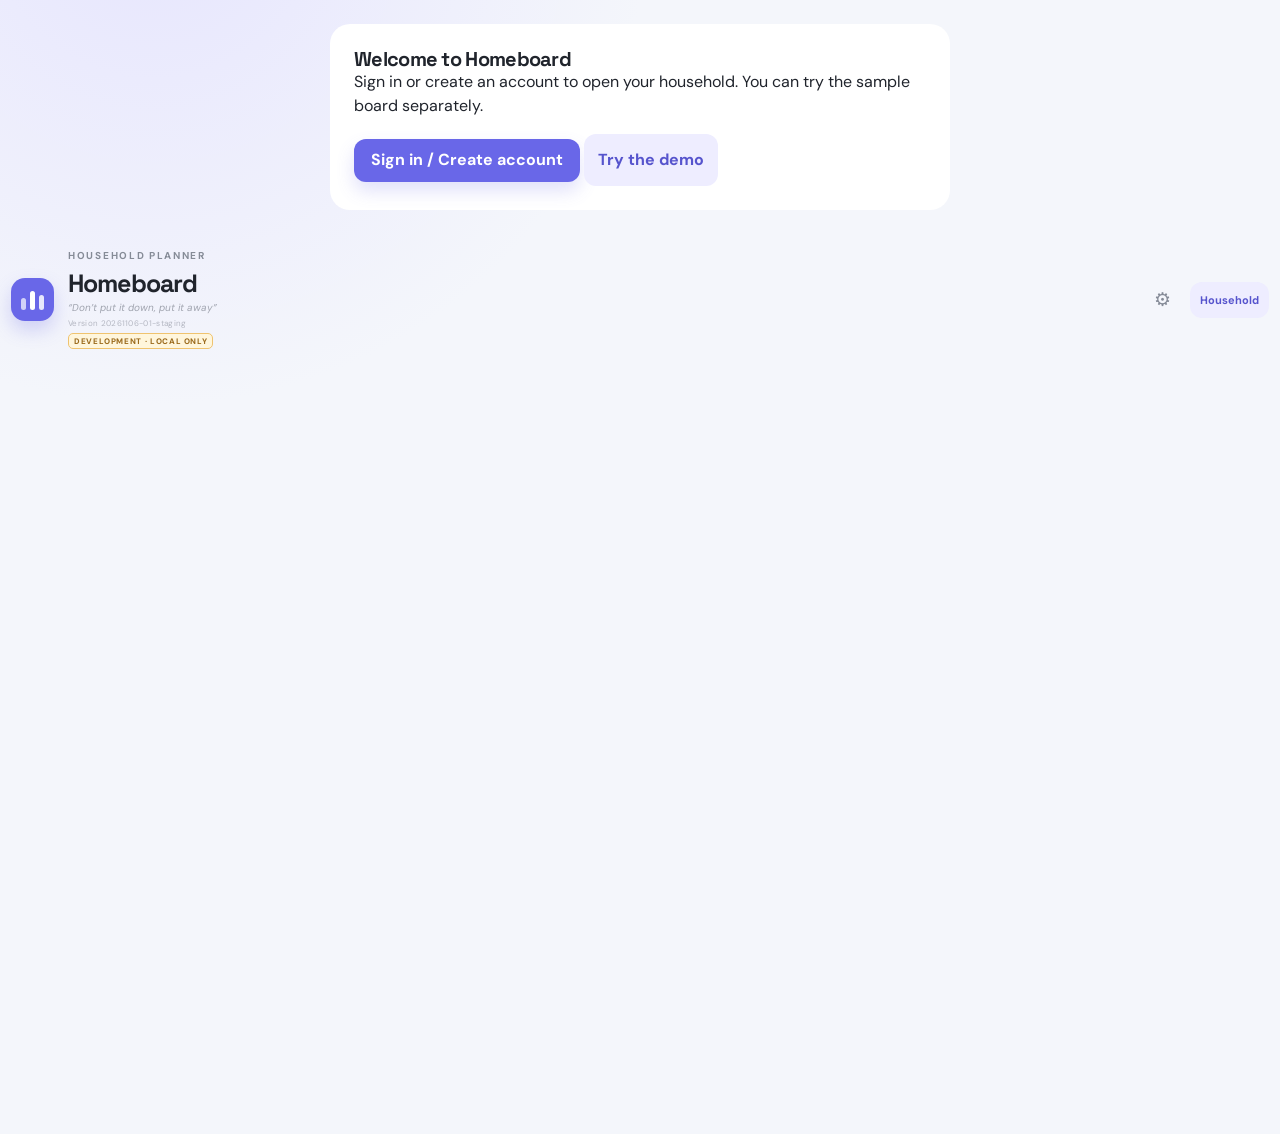
==== commit d708e0c1: "Add weekly turn starter and hide reminders without dates" ====
--- a/dev/index.html
+++ b/dev/index.html
@@ -7,7 +7,7 @@
     <meta name="description" content="A calm household planner for the wall tablet." />
     <link rel="manifest" href="manifest.webmanifest" />
     <link rel="apple-touch-icon" href="assets/homeboard-icon-180.png" />
-    <link rel="stylesheet" href="styles.css?v=20261102-02-staging" />
+    <link rel="stylesheet" href="styles.css?v=20261106-01-staging" />
     <title>Homeboard · Household planner</title>
   </head>
   <body>
@@ -23,7 +23,7 @@
             <p class="eyebrow">HOUSEHOLD PLANNER</p>
             <h1>Homeboard</h1>
             <p class="cleaning-motto">“Don’t put it down, put it away”</p>
-            <p class="app-version">Version 20261102-02-staging</p>
+            <p class="app-version">Version 20261106-01-staging</p>
             <span class="environment-badge" id="environmentBadge" hidden>DEVELOPMENT · LOCAL ONLY</span>
           </div>
         </div>
@@ -184,15 +184,23 @@
         </select>
 
         <label class="any-day-toggle"><input id="taskRotate" type="checkbox" /> Take turns between household members</label>
+        <div id="taskRotationFields" hidden>
+          <label class="field-label" for="taskRotationStarter">Who starts?</label>
+          <select class="large-input" id="taskRotationStarter"></select>
+          <p class="field-hint">The selected person starts in the start week. The task repeats every week and moves to the next person each Monday.</p>
+        </div>
         <label class="field-label" for="taskCompletedOn">Last completed on <span class="optional">optional · sets the next due date</span></label>
         <input id="taskCompletedOn" class="large-input" type="date" />
         <label class="any-day-toggle"><input id="notifyHousehold" type="checkbox" /> Email the other members about this change</label>
         <p class="field-hint">Shares the title and the old and new values of changed dates, times, assignment and repeat settings with the other verified household members. Notes and descriptions are not emailed. Sent when you save changes.</p>
+        <div id="taskReminderFields">
         <label class="field-label" for="taskReminder">Email reminder <span class="optional">when notifications are connected</span></label>
         <select class="large-input" id="taskReminder" name="reminder">
           <option value="day-before">The day before</option>
           <option value="none">No email reminder</option>
         </select>
+        </div>
+        <p class="field-hint" id="taskReminderHint" hidden>Choose a fixed date to set an email reminder.</p>
 
         <div class="dialog-actions">
           <button class="danger-button" id="deleteEventButton" type="button" hidden>Delete event</button>
@@ -508,9 +516,9 @@
     </dialog>
 
     <div class="toast" id="toast" role="status" aria-live="polite"></div>
-    <script src="recurrence.js?v=20261102-02-staging" defer></script>
-    <script src="planner-features.js?v=20261102-02-staging" defer></script>
-    <script src="customer.js?v=20261102-02-staging" defer></script>
-    <script src="app.js?v=20261102-02-staging" defer></script>
+    <script src="recurrence.js?v=20261106-01-staging" defer></script>
+    <script src="planner-features.js?v=20261106-01-staging" defer></script>
+    <script src="customer.js?v=20261106-01-staging" defer></script>
+    <script src="app.js?v=20261106-01-staging" defer></script>
   </body>
 </html>
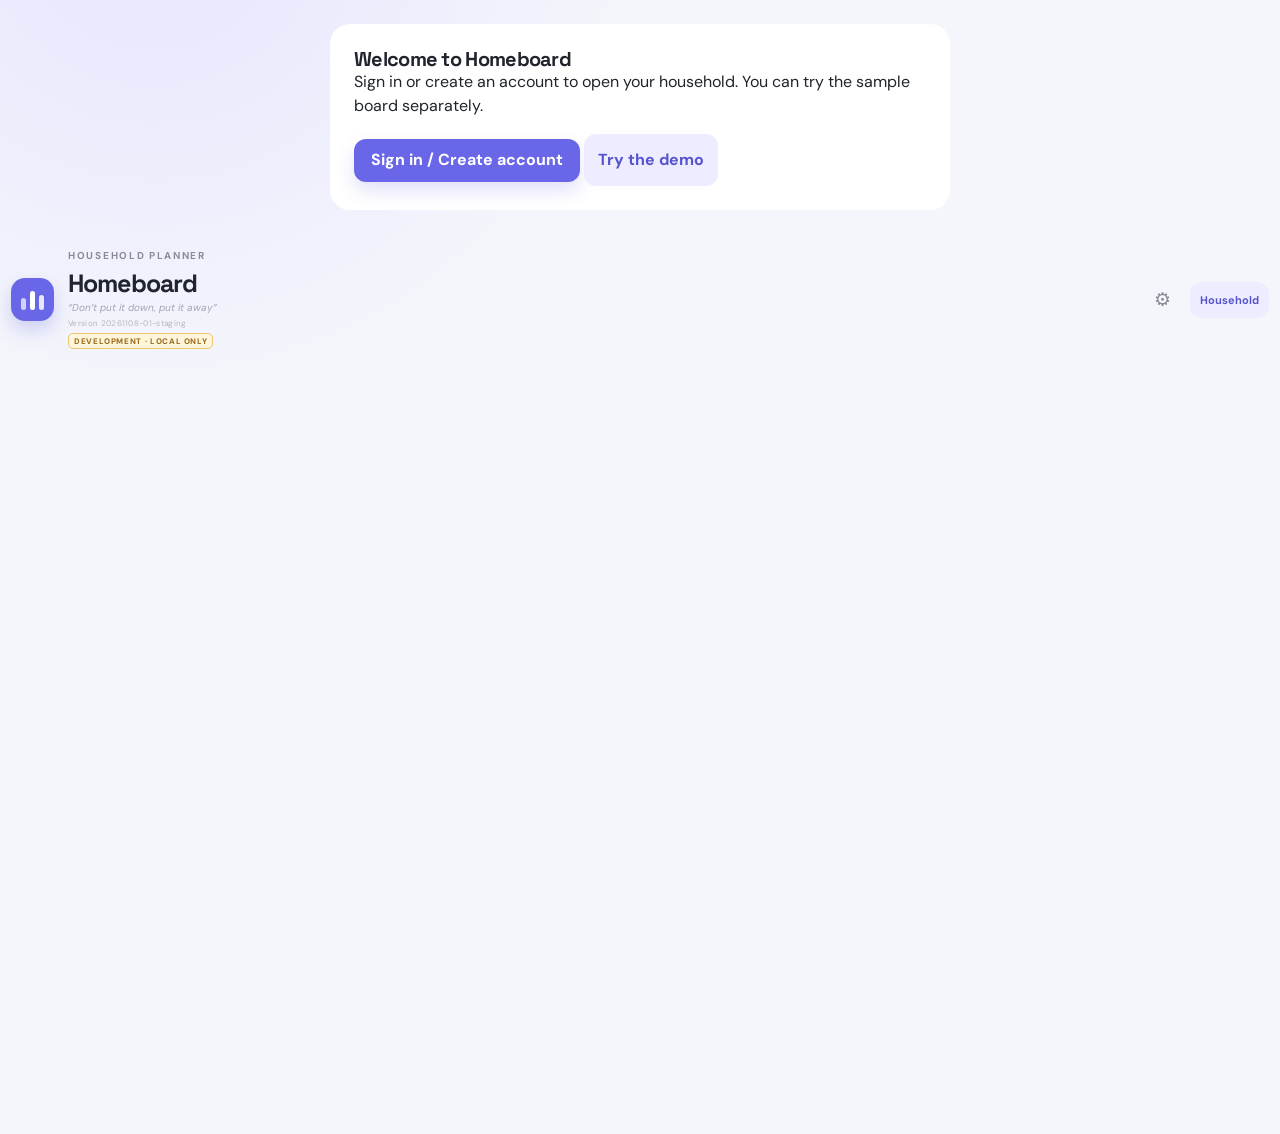
==== commit 2f5b5d87: "Use the viewed week for flexible task rotation labels" ====
--- a/dev/index.html
+++ b/dev/index.html
@@ -7,7 +7,7 @@
     <meta name="description" content="A calm household planner for the wall tablet." />
     <link rel="manifest" href="manifest.webmanifest" />
     <link rel="apple-touch-icon" href="assets/homeboard-icon-180.png" />
-    <link rel="stylesheet" href="styles.css?v=20261106-01-staging" />
+    <link rel="stylesheet" href="styles.css?v=20261108-01-staging" />
     <title>Homeboard · Household planner</title>
   </head>
   <body>
@@ -23,7 +23,7 @@
             <p class="eyebrow">HOUSEHOLD PLANNER</p>
             <h1>Homeboard</h1>
             <p class="cleaning-motto">“Don’t put it down, put it away”</p>
-            <p class="app-version">Version 20261106-01-staging</p>
+            <p class="app-version">Version 20261108-01-staging</p>
             <span class="environment-badge" id="environmentBadge" hidden>DEVELOPMENT · LOCAL ONLY</span>
           </div>
         </div>
@@ -516,9 +516,9 @@
     </dialog>
 
     <div class="toast" id="toast" role="status" aria-live="polite"></div>
-    <script src="recurrence.js?v=20261106-01-staging" defer></script>
-    <script src="planner-features.js?v=20261106-01-staging" defer></script>
-    <script src="customer.js?v=20261106-01-staging" defer></script>
-    <script src="app.js?v=20261106-01-staging" defer></script>
+    <script src="recurrence.js?v=20261108-01-staging" defer></script>
+    <script src="planner-features.js?v=20261108-01-staging" defer></script>
+    <script src="customer.js?v=20261108-01-staging" defer></script>
+    <script src="app.js?v=20261108-01-staging" defer></script>
   </body>
 </html>
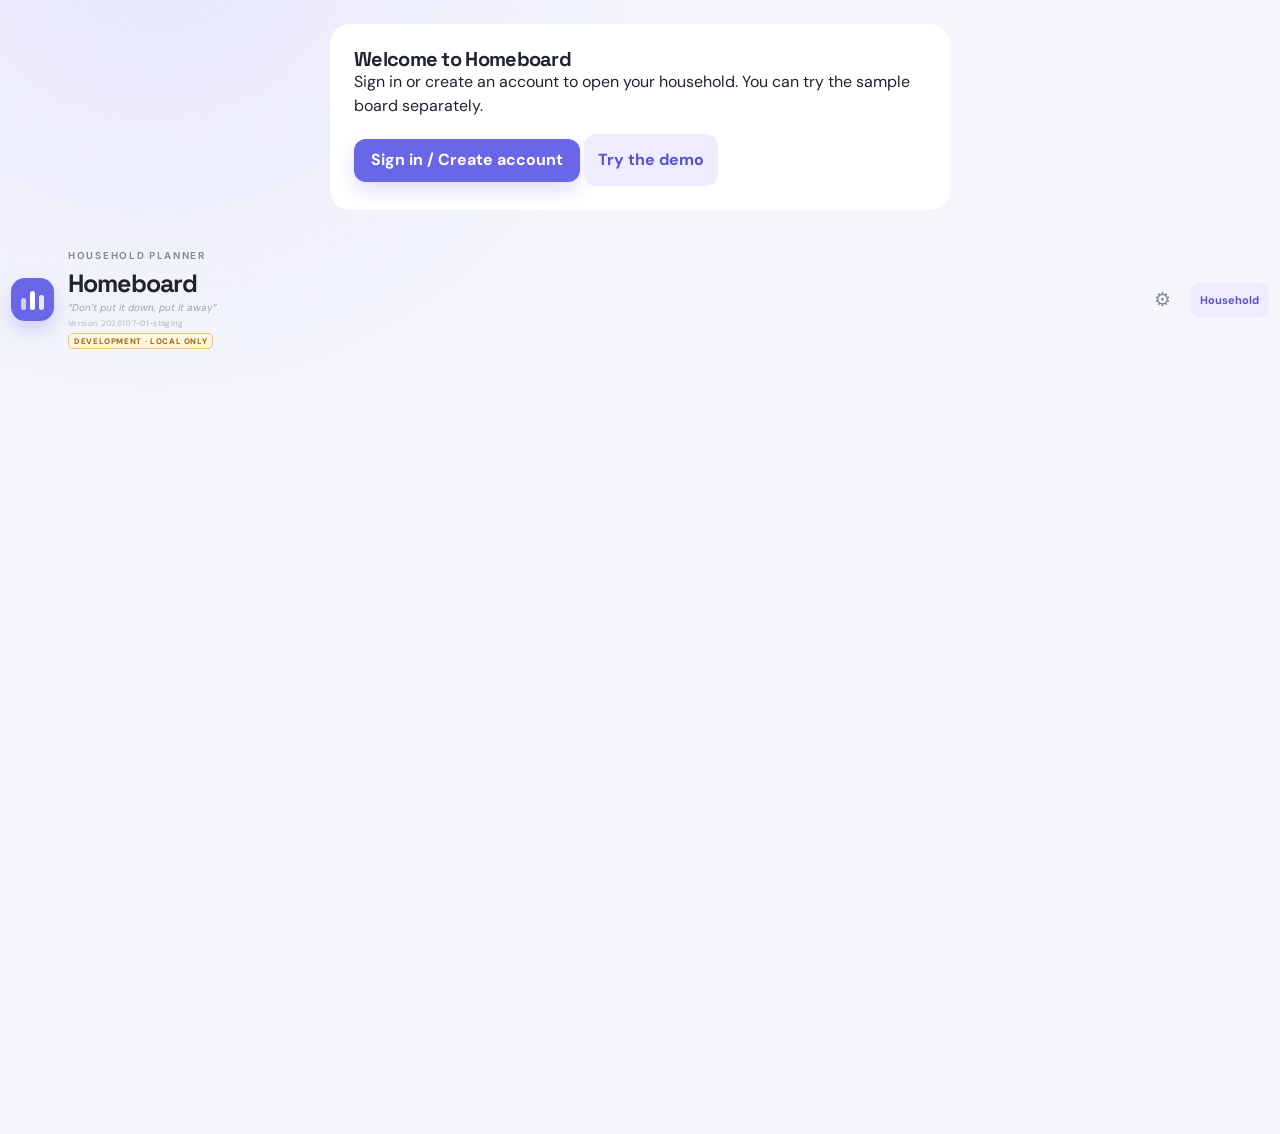
==== commit d9d32fda: "Reconcile missed weeks with completions and add signup operator notifications" ====
--- a/dev/index.html
+++ b/dev/index.html
@@ -7,7 +7,7 @@
     <meta name="description" content="A calm household planner for the wall tablet." />
     <link rel="manifest" href="manifest.webmanifest" />
     <link rel="apple-touch-icon" href="assets/homeboard-icon-180.png" />
-    <link rel="stylesheet" href="styles.css?v=20261108-01-staging" />
+    <link rel="stylesheet" href="styles.css?v=20261117-01-staging" />
     <title>Homeboard · Household planner</title>
   </head>
   <body>
@@ -23,7 +23,7 @@
             <p class="eyebrow">HOUSEHOLD PLANNER</p>
             <h1>Homeboard</h1>
             <p class="cleaning-motto">“Don’t put it down, put it away”</p>
-            <p class="app-version">Version 20261108-01-staging</p>
+            <p class="app-version">Version 20261117-01-staging</p>
             <span class="environment-badge" id="environmentBadge" hidden>DEVELOPMENT · LOCAL ONLY</span>
           </div>
         </div>
@@ -516,9 +516,9 @@
     </dialog>
 
     <div class="toast" id="toast" role="status" aria-live="polite"></div>
-    <script src="recurrence.js?v=20261108-01-staging" defer></script>
-    <script src="planner-features.js?v=20261108-01-staging" defer></script>
-    <script src="customer.js?v=20261108-01-staging" defer></script>
-    <script src="app.js?v=20261108-01-staging" defer></script>
+    <script src="recurrence.js?v=20261117-01-staging" defer></script>
+    <script src="planner-features.js?v=20261117-01-staging" defer></script>
+    <script src="customer.js?v=20261117-01-staging" defer></script>
+    <script src="app.js?v=20261117-01-staging" defer></script>
   </body>
 </html>
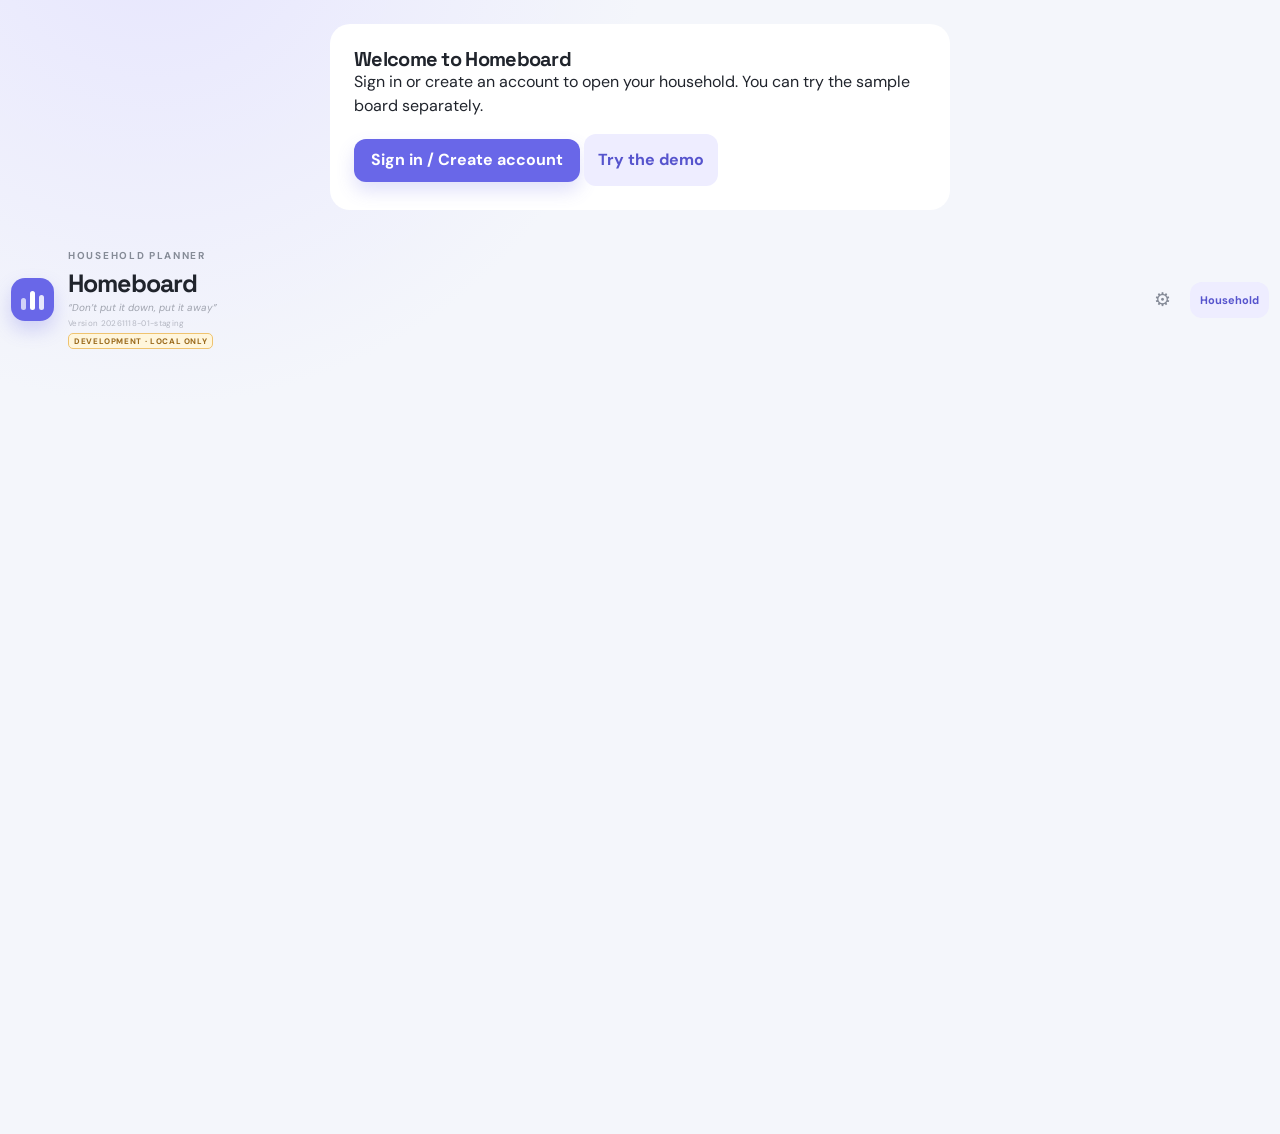
==== commit 6f2c4b86: "Deduplicate missed task records per calendar week" ====
--- a/dev/index.html
+++ b/dev/index.html
@@ -7,7 +7,7 @@
     <meta name="description" content="A calm household planner for the wall tablet." />
     <link rel="manifest" href="manifest.webmanifest" />
     <link rel="apple-touch-icon" href="assets/homeboard-icon-180.png" />
-    <link rel="stylesheet" href="styles.css?v=20261117-01-staging" />
+    <link rel="stylesheet" href="styles.css?v=20261118-01-staging" />
     <title>Homeboard · Household planner</title>
   </head>
   <body>
@@ -23,7 +23,7 @@
             <p class="eyebrow">HOUSEHOLD PLANNER</p>
             <h1>Homeboard</h1>
             <p class="cleaning-motto">“Don’t put it down, put it away”</p>
-            <p class="app-version">Version 20261117-01-staging</p>
+            <p class="app-version">Version 20261118-01-staging</p>
             <span class="environment-badge" id="environmentBadge" hidden>DEVELOPMENT · LOCAL ONLY</span>
           </div>
         </div>
@@ -516,9 +516,9 @@
     </dialog>
 
     <div class="toast" id="toast" role="status" aria-live="polite"></div>
-    <script src="recurrence.js?v=20261117-01-staging" defer></script>
-    <script src="planner-features.js?v=20261117-01-staging" defer></script>
-    <script src="customer.js?v=20261117-01-staging" defer></script>
-    <script src="app.js?v=20261117-01-staging" defer></script>
+    <script src="recurrence.js?v=20261118-01-staging" defer></script>
+    <script src="planner-features.js?v=20261118-01-staging" defer></script>
+    <script src="customer.js?v=20261118-01-staging" defer></script>
+    <script src="app.js?v=20261118-01-staging" defer></script>
   </body>
 </html>
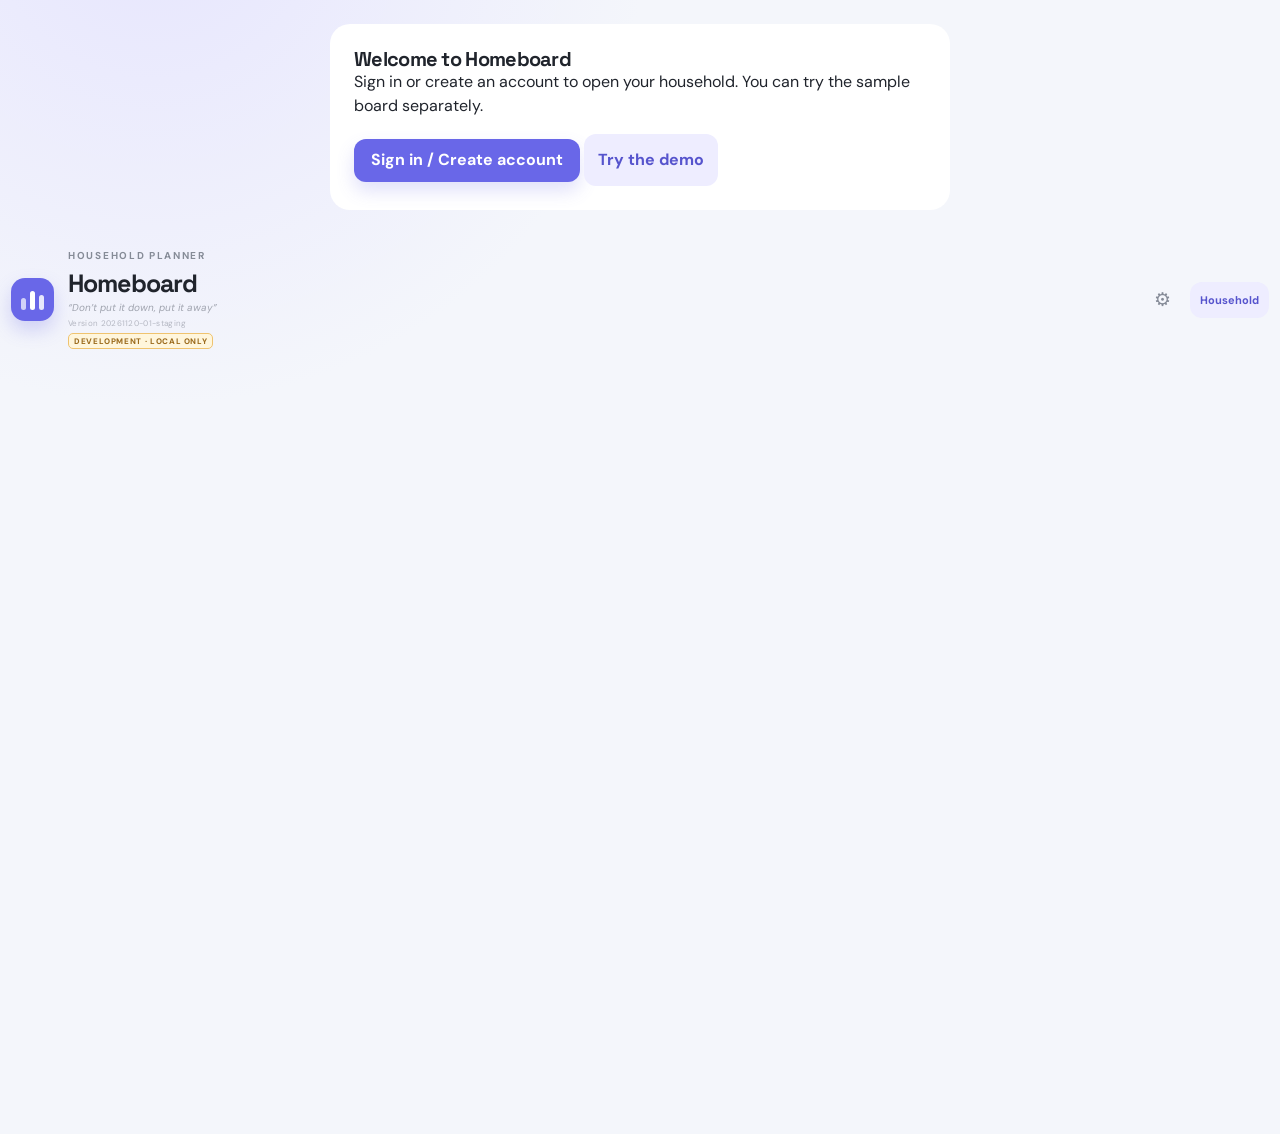
==== commit 62da78b7: "Replace personal banner with optional household photo upload" ====
--- a/dev/index.html
+++ b/dev/index.html
@@ -7,7 +7,7 @@
     <meta name="description" content="A calm household planner for the wall tablet." />
     <link rel="manifest" href="manifest.webmanifest" />
     <link rel="apple-touch-icon" href="assets/homeboard-icon-180.png" />
-    <link rel="stylesheet" href="styles.css?v=20261118-01-staging" />
+    <link rel="stylesheet" href="styles.css?v=20261120-01-staging" />
     <title>Homeboard · Household planner</title>
   </head>
   <body>
@@ -23,7 +23,7 @@
             <p class="eyebrow">HOUSEHOLD PLANNER</p>
             <h1>Homeboard</h1>
             <p class="cleaning-motto">“Don’t put it down, put it away”</p>
-            <p class="app-version">Version 20261118-01-staging</p>
+            <p class="app-version">Version 20261120-01-staging</p>
             <span class="environment-badge" id="environmentBadge" hidden>DEVELOPMENT · LOCAL ONLY</span>
           </div>
         </div>
@@ -51,7 +51,12 @@
               </div>
               <p class="muted" id="weekRange"></p>
             </div>
-            <img class="week-banner" src="assets/homeboard-banner.png" alt="" aria-hidden="true" />
+            <div class="household-photo-control">
+              <button id="chooseHouseholdPhoto" type="button" class="household-photo-button" aria-label="Add household photo" aria-describedby="householdPhotoHint"><span id="householdPhotoPlus">+</span><img id="householdPhoto" alt="Household photo" hidden /></button>
+              <span id="householdPhotoHint" class="field-hint">Add your own photo · ideally 11:1 (width:height)</span>
+              <button id="removeHouseholdPhoto" type="button" class="subtle-button" hidden>Remove photo</button>
+              <input id="householdPhotoFile" type="file" accept="image/jpeg,image/png,image/webp" hidden />
+            </div>
             <button class="text-button" id="todayButton" type="button">Jump to today</button>
           </div>
 
@@ -516,9 +521,9 @@
     </dialog>
 
     <div class="toast" id="toast" role="status" aria-live="polite"></div>
-    <script src="recurrence.js?v=20261118-01-staging" defer></script>
-    <script src="planner-features.js?v=20261118-01-staging" defer></script>
-    <script src="customer.js?v=20261118-01-staging" defer></script>
-    <script src="app.js?v=20261118-01-staging" defer></script>
+    <script src="recurrence.js?v=20261120-01-staging" defer></script>
+    <script src="planner-features.js?v=20261120-01-staging" defer></script>
+    <script src="customer.js?v=20261120-01-staging" defer></script>
+    <script src="app.js?v=20261120-01-staging" defer></script>
   </body>
 </html>
--- a/dev/styles.css
+++ b/dev/styles.css
@@ -678,3 +678,11 @@
 .missed-task { display: inline-flex; align-items: center; gap: 7px; max-width: 100%; color: #545968; border: 1px solid #eee6e8; background: #fff; padding: 5px 8px; border-radius: 9px; font-size: 11px; overflow-wrap: anywhere; }
 .missed-badge { color: #a82738; background: #fff1f2; border-radius: 5px; padding: 2px 5px; font-size: 10px; flex-shrink: 0; }
 @media (max-width: 520px) { .history-columns { grid-template-columns: minmax(0,1fr); } }
+
+.household-photo-control { flex: 1 1 280px; min-width: 0; max-width: 550px; display: flex; flex-direction: column; align-items: center; gap: 4px; }
+.household-photo-button { border: 1px dashed var(--violet); color: var(--violet); background: transparent; border-radius: 10px; min-width: 44px; min-height: 44px; font-size: 25px; cursor: pointer; padding: 0; overflow: hidden; }
+.household-photo-button.has-photo { width: 100%; border: 0; min-height: 0; background: transparent; }
+.household-photo-button img { display: block; width: 100%; height: auto; }
+.household-photo-button img[hidden] { display: none; }
+.household-photo-control .field-hint { text-align: center; margin: 0; }
+.quiet-evening .household-photo-control { display: none; }
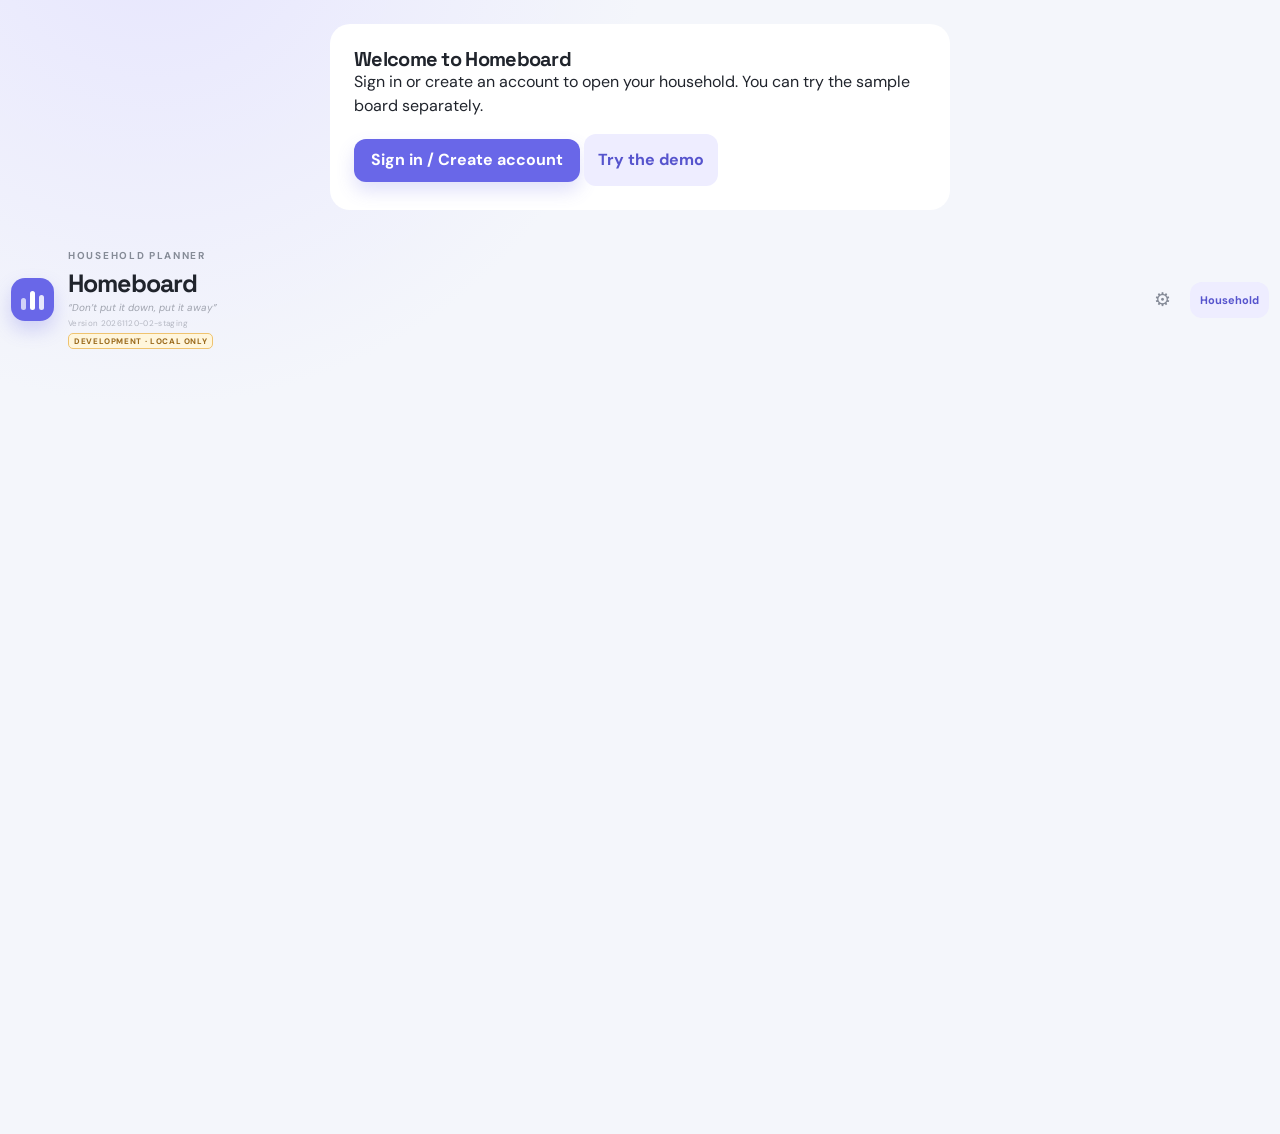
==== commit 7a47e0ae: "Preserve full household photos and maximize header space" ====
--- a/dev/index.html
+++ b/dev/index.html
@@ -7,7 +7,7 @@
     <meta name="description" content="A calm household planner for the wall tablet." />
     <link rel="manifest" href="manifest.webmanifest" />
     <link rel="apple-touch-icon" href="assets/homeboard-icon-180.png" />
-    <link rel="stylesheet" href="styles.css?v=20261120-01-staging" />
+    <link rel="stylesheet" href="styles.css?v=20261120-02-staging" />
     <title>Homeboard · Household planner</title>
   </head>
   <body>
@@ -23,7 +23,7 @@
             <p class="eyebrow">HOUSEHOLD PLANNER</p>
             <h1>Homeboard</h1>
             <p class="cleaning-motto">“Don’t put it down, put it away”</p>
-            <p class="app-version">Version 20261120-01-staging</p>
+            <p class="app-version">Version 20261120-02-staging</p>
             <span class="environment-badge" id="environmentBadge" hidden>DEVELOPMENT · LOCAL ONLY</span>
           </div>
         </div>
@@ -54,7 +54,7 @@
             <div class="household-photo-control">
               <button id="chooseHouseholdPhoto" type="button" class="household-photo-button" aria-label="Add household photo" aria-describedby="householdPhotoHint"><span id="householdPhotoPlus">+</span><img id="householdPhoto" alt="Household photo" hidden /></button>
               <span id="householdPhotoHint" class="field-hint">Add your own photo · ideally 11:1 (width:height)</span>
-              <button id="removeHouseholdPhoto" type="button" class="subtle-button" hidden>Remove photo</button>
+
               <input id="householdPhotoFile" type="file" accept="image/jpeg,image/png,image/webp" hidden />
             </div>
             <button class="text-button" id="todayButton" type="button">Jump to today</button>
@@ -294,6 +294,7 @@
           <label class="secondary-button file-button" for="importInput">Restore backup<input id="importInput" type="file" accept="application/json" /></label>
         </div>
         <div id="customerSettings"></div>
+        <button id="removeHouseholdPhoto" type="button" class="subtle-button" hidden>Remove household photo</button>
         <div class="sync-section">
           <p class="eyebrow">HOMEBOARD ACCOUNT</p>
           <p class="sync-copy" id="syncCopy">Use the same Homeboard login on both devices. The first time you open Homeboard from the iPad Home Screen, sign in there once as well; Homeboard remembers the connection on this device. Your laptop does not need to stay on.</p>
@@ -521,9 +522,9 @@
     </dialog>
 
     <div class="toast" id="toast" role="status" aria-live="polite"></div>
-    <script src="recurrence.js?v=20261120-01-staging" defer></script>
-    <script src="planner-features.js?v=20261120-01-staging" defer></script>
-    <script src="customer.js?v=20261120-01-staging" defer></script>
-    <script src="app.js?v=20261120-01-staging" defer></script>
+    <script src="recurrence.js?v=20261120-02-staging" defer></script>
+    <script src="planner-features.js?v=20261120-02-staging" defer></script>
+    <script src="customer.js?v=20261120-02-staging" defer></script>
+    <script src="app.js?v=20261120-02-staging" defer></script>
   </body>
 </html>
--- a/dev/styles.css
+++ b/dev/styles.css
@@ -679,10 +679,10 @@
 .missed-badge { color: #a82738; background: #fff1f2; border-radius: 5px; padding: 2px 5px; font-size: 10px; flex-shrink: 0; }
 @media (max-width: 520px) { .history-columns { grid-template-columns: minmax(0,1fr); } }
 
-.household-photo-control { flex: 1 1 280px; min-width: 0; max-width: 550px; display: flex; flex-direction: column; align-items: center; gap: 4px; }
+.household-photo-control { flex: 1 1 0; min-width: 0; align-self: stretch; display: flex; flex-direction: column; align-items: center; gap: 4px; }
 .household-photo-button { border: 1px dashed var(--violet); color: var(--violet); background: transparent; border-radius: 10px; min-width: 44px; min-height: 44px; font-size: 25px; cursor: pointer; padding: 0; overflow: hidden; }
-.household-photo-button.has-photo { width: 100%; border: 0; min-height: 0; background: transparent; }
-.household-photo-button img { display: block; width: 100%; height: auto; }
+.household-photo-button.has-photo { width: 100%; height: 100%; border: 0; min-height: 0; background: transparent; border-radius: 0; }
+.household-photo-button img { display: block; width: 100%; height: 90px; object-fit: contain; }
 .household-photo-button img[hidden] { display: none; }
 .household-photo-control .field-hint { text-align: center; margin: 0; }
 .quiet-evening .household-photo-control { display: none; }
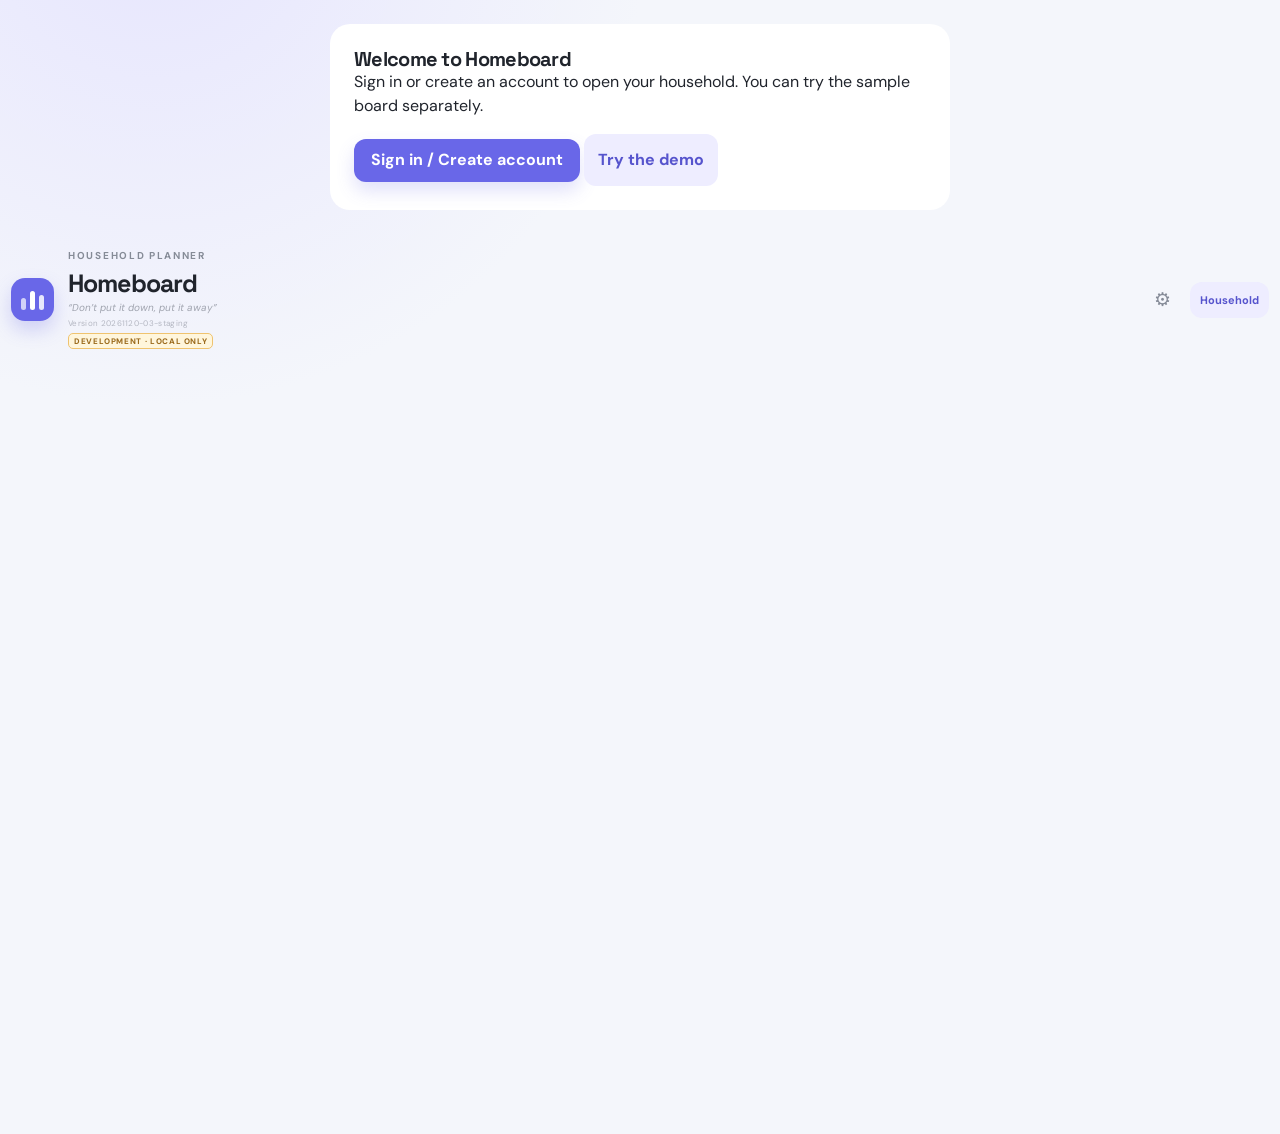
==== commit 968aa5c2: "Display photo content prominently without blank margins" ====
--- a/dev/index.html
+++ b/dev/index.html
@@ -7,7 +7,7 @@
     <meta name="description" content="A calm household planner for the wall tablet." />
     <link rel="manifest" href="manifest.webmanifest" />
     <link rel="apple-touch-icon" href="assets/homeboard-icon-180.png" />
-    <link rel="stylesheet" href="styles.css?v=20261120-02-staging" />
+    <link rel="stylesheet" href="styles.css?v=20261120-03-staging" />
     <title>Homeboard · Household planner</title>
   </head>
   <body>
@@ -23,7 +23,7 @@
             <p class="eyebrow">HOUSEHOLD PLANNER</p>
             <h1>Homeboard</h1>
             <p class="cleaning-motto">“Don’t put it down, put it away”</p>
-            <p class="app-version">Version 20261120-02-staging</p>
+            <p class="app-version">Version 20261120-03-staging</p>
             <span class="environment-badge" id="environmentBadge" hidden>DEVELOPMENT · LOCAL ONLY</span>
           </div>
         </div>
@@ -522,9 +522,9 @@
     </dialog>
 
     <div class="toast" id="toast" role="status" aria-live="polite"></div>
-    <script src="recurrence.js?v=20261120-02-staging" defer></script>
-    <script src="planner-features.js?v=20261120-02-staging" defer></script>
-    <script src="customer.js?v=20261120-02-staging" defer></script>
-    <script src="app.js?v=20261120-02-staging" defer></script>
+    <script src="recurrence.js?v=20261120-03-staging" defer></script>
+    <script src="planner-features.js?v=20261120-03-staging" defer></script>
+    <script src="customer.js?v=20261120-03-staging" defer></script>
+    <script src="app.js?v=20261120-03-staging" defer></script>
   </body>
 </html>
--- a/dev/styles.css
+++ b/dev/styles.css
@@ -682,7 +682,9 @@
 .household-photo-control { flex: 1 1 0; min-width: 0; align-self: stretch; display: flex; flex-direction: column; align-items: center; gap: 4px; }
 .household-photo-button { border: 1px dashed var(--violet); color: var(--violet); background: transparent; border-radius: 10px; min-width: 44px; min-height: 44px; font-size: 25px; cursor: pointer; padding: 0; overflow: hidden; }
 .household-photo-button.has-photo { width: 100%; height: 100%; border: 0; min-height: 0; background: transparent; border-radius: 0; }
-.household-photo-button img { display: block; width: 100%; height: 90px; object-fit: contain; }
+.household-photo-button img { display: block; width: 100%; height: 180px; object-fit: contain; }
 .household-photo-button img[hidden] { display: none; }
 .household-photo-control .field-hint { text-align: center; margin: 0; }
 .quiet-evening .household-photo-control { display: none; }
+
+@media (max-width: 600px) { .household-photo-button img { height: 110px; } }
